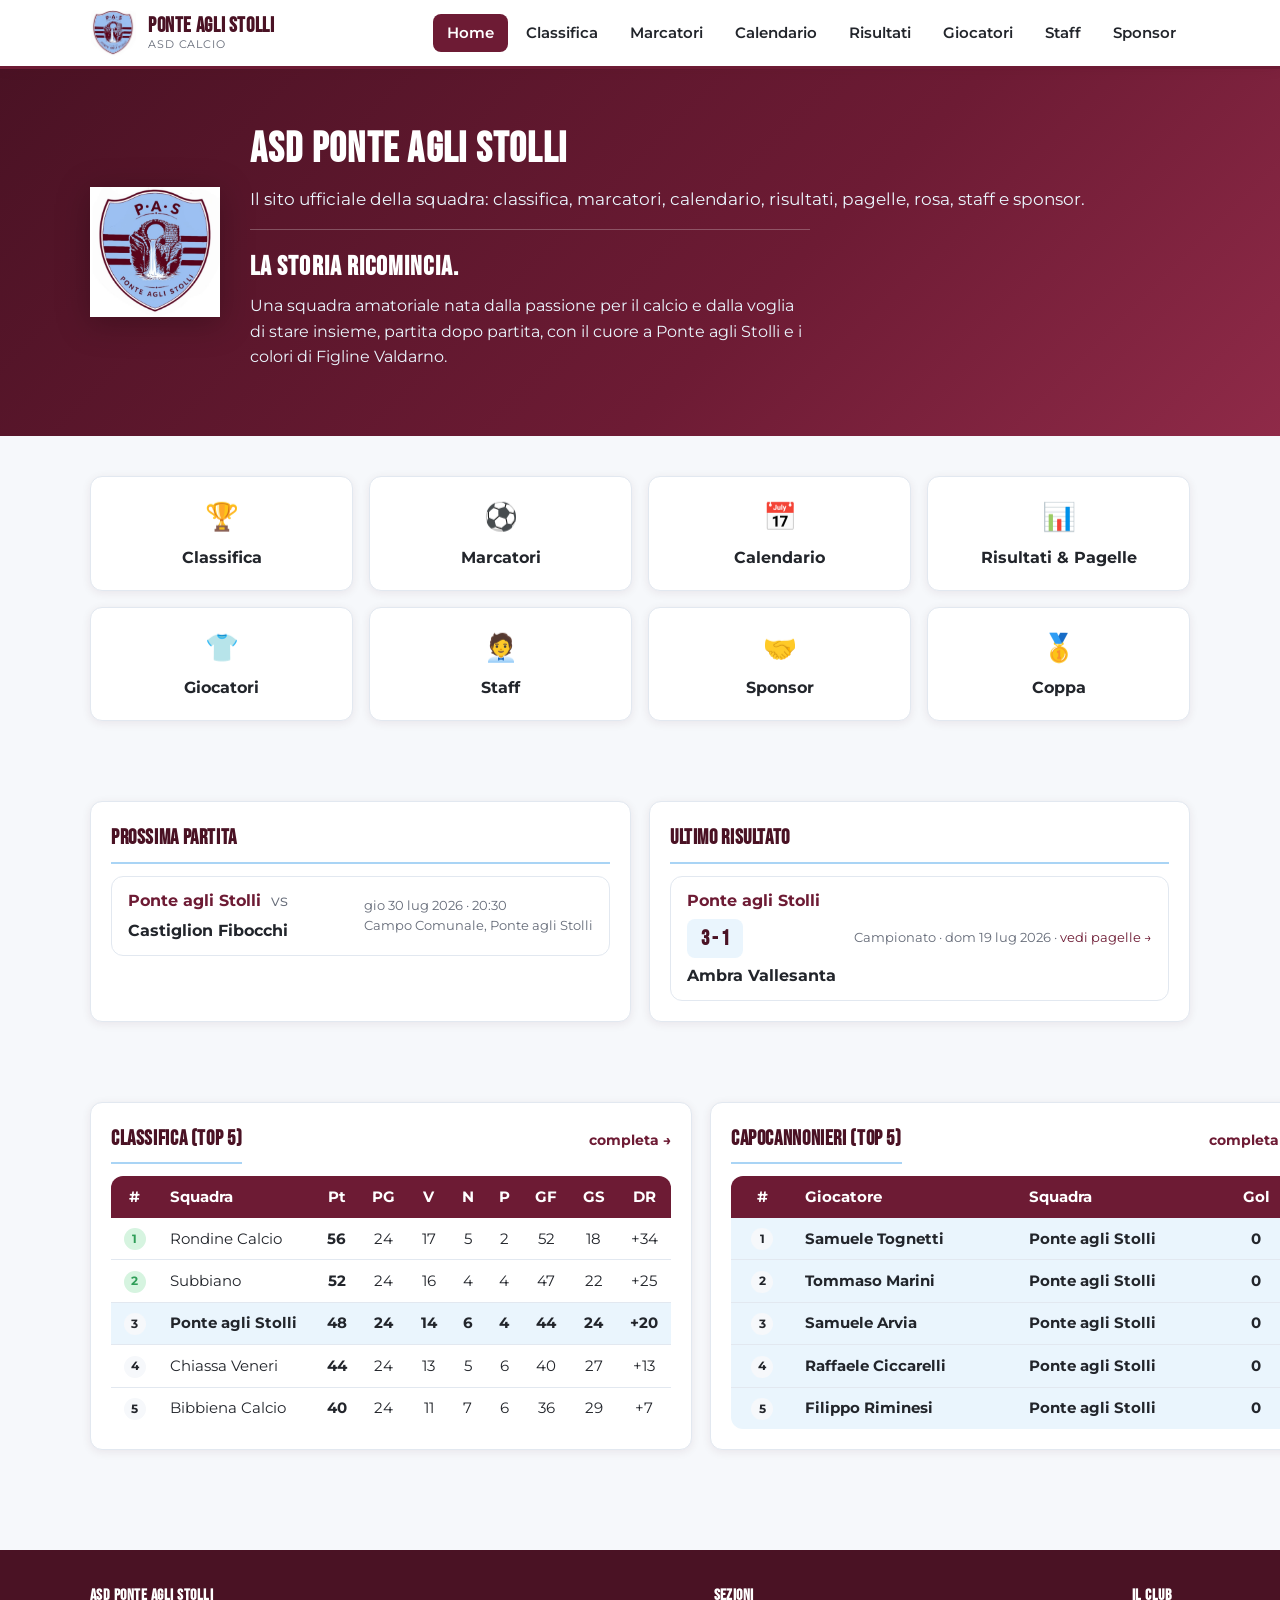
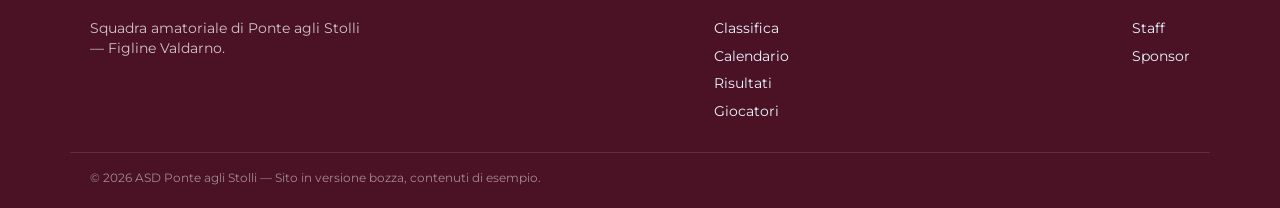
==== index.html @ 26d93d01 "Inserisce lo stemma ufficiale del club Sostituisce lo scudo CSS provvisorio con il logo reale (heade" ====
<!doctype html>
<html lang="it">
<head>
<meta charset="UTF-8">
<meta name="viewport" content="width=device-width, initial-scale=1.0">
<title>ASD Ponte agli Stolli | Sito Ufficiale</title>
<meta name="description" content="Sito ufficiale ASD Ponte agli Stolli: classifica, marcatori, calendario, risultati e pagelle, rosa, staff e sponsor.">
<link rel="stylesheet" href="assets/css/style.css">
</head>
<body data-page="home">

<header class="site-header">
  <div class="container">
    <a href="index.html" class="brand" style="text-decoration:none;">
      <img src="assets/img/logo.jpg" alt="Stemma ASD Ponte agli Stolli" class="brand-logo">
      <div class="brand-text">
        <strong>Ponte agli Stolli</strong>
        <span>ASD Calcio</span>
      </div>
    </a>
    <button class="nav-toggle" aria-label="Menu"><span></span><span></span><span></span></button>
    <nav class="main-nav">
      <ul>
        <li><a href="index.html" data-page="home">Home</a></li>
        <li><a href="classifica.html" data-page="classifica">Classifica</a></li>
        <li><a href="marcatori.html" data-page="marcatori">Marcatori</a></li>
        <li><a href="calendario.html" data-page="calendario">Calendario</a></li>
        <li><a href="risultati.html" data-page="risultati">Risultati</a></li>
        <li><a href="rosa.html" data-page="rosa">Giocatori</a></li>
        <li><a href="staff.html" data-page="staff">Staff</a></li>
        <li><a href="sponsor.html" data-page="sponsor">Sponsor</a></li>
      </ul>
    </nav>
  </div>
</header>

<section class="hero">
  <div class="container">
    <div class="hero-badge"><img src="assets/img/logo.jpg" alt="Stemma ASD Ponte agli Stolli" class="hero-logo"></div>
    <div>
      <h1>ASD Ponte agli Stolli</h1>
      <p class="subtitle">Il sito ufficiale della squadra: classifica, marcatori, calendario, risultati, pagelle, rosa, staff e sponsor.</p>
      <p class="hero-tagline"><strong>La storia ricomincia.</strong>Una squadra amatoriale nata dalla passione per il calcio e dalla voglia di stare insieme, partita dopo partita, con il cuore a Ponte agli Stolli e i colori di Figline Valdarno.</p>
    </div>
  </div>
</section>

<div class="container">

  <section class="section">
    <div class="quick-links">
      <a class="quick-link" href="classifica.html"><span class="icon">🏆</span>Classifica</a>
      <a class="quick-link" href="marcatori.html"><span class="icon">⚽</span>Marcatori</a>
      <a class="quick-link" href="calendario.html"><span class="icon">📅</span>Calendario</a>
      <a class="quick-link" href="risultati.html"><span class="icon">📊</span>Risultati &amp; Pagelle</a>
      <a class="quick-link" href="rosa.html"><span class="icon">👕</span>Giocatori</a>
      <a class="quick-link" href="staff.html"><span class="icon">🧑‍💼</span>Staff</a>
      <a class="quick-link" href="sponsor.html"><span class="icon">🤝</span>Sponsor</a>
      <a class="quick-link" href="calendario.html#coppa"><span class="icon">🥇</span>Coppa</a>
    </div>
  </section>

  <section class="section">
    <div class="grid cols-2">
      <div class="widget-card">
        <h3>Prossima partita</h3>
        <div id="widget-prossima"></div>
      </div>
      <div class="widget-card">
        <h3>Ultimo risultato</h3>
        <div id="widget-ultimo"></div>
      </div>
    </div>
  </section>

  <section class="section">
    <div class="grid cols-2">
      <div class="widget-card">
        <div class="section-title" style="border-bottom:none;padding-bottom:0;margin-bottom:12px;">
          <h3 style="margin:0;">Classifica (top 5)</h3>
          <a href="classifica.html">completa &rarr;</a>
        </div>
        <div class="table-wrap" style="box-shadow:none;border:none;">
          <table id="widget-classifica">
            <thead><tr><th class="center">#</th><th>Squadra</th><th class="center">Pt</th><th class="center">PG</th><th class="center">V</th><th class="center">N</th><th class="center">P</th><th class="center">GF</th><th class="center">GS</th><th class="center">DR</th></tr></thead>
            <tbody></tbody>
          </table>
        </div>
      </div>
      <div class="widget-card">
        <div class="section-title" style="border-bottom:none;padding-bottom:0;margin-bottom:12px;">
          <h3 style="margin:0;">Capocannonieri (top 5)</h3>
          <a href="marcatori.html">completa &rarr;</a>
        </div>
        <div class="table-wrap" style="box-shadow:none;border:none;">
          <table id="widget-marcatori">
            <thead><tr><th class="center">#</th><th>Giocatore</th><th>Squadra</th><th class="center">Gol</th></tr></thead>
            <tbody></tbody>
          </table>
        </div>
      </div>
    </div>
  </section>

</div>

<footer class="site-footer">
  <div class="container">
    <div>
      <h4>ASD Ponte agli Stolli</h4>
      <p style="max-width:280px;color:rgba(255,255,255,0.75);font-size:0.85rem;">Squadra amatoriale di Ponte agli Stolli — Figline Valdarno.</p>
    </div>
    <div>
      <h4>Sezioni</h4>
      <ul>
        <li><a href="classifica.html">Classifica</a></li>
        <li><a href="calendario.html">Calendario</a></li>
        <li><a href="risultati.html">Risultati</a></li>
        <li><a href="rosa.html">Giocatori</a></li>
      </ul>
    </div>
    <div>
      <h4>Il Club</h4>
      <ul>
        <li><a href="staff.html">Staff</a></li>
        <li><a href="sponsor.html">Sponsor</a></li>
      </ul>
    </div>
  </div>
  <div class="footer-bottom container">&copy; 2026 ASD Ponte agli Stolli — Sito in versione bozza, contenuti di esempio.</div>
</footer>

<script src="assets/js/data.js"></script>
<script src="assets/js/main.js"></script>
<script>renderHomeWidgets();</script>
</body>
</html>
---- assets/css/style.css ----
@import url('https://fonts.googleapis.com/css2?family=Bebas+Neue&family=Montserrat:wght@400;500;600;700;800&display=swap');

:root {
  --maroon: #6d1b34;
  --maroon-dark: #4a1224;
  --maroon-light: #8f2a48;
  --sky: #a9d4f5;
  --sky-light: #eaf5fd;
  --sky-dark: #7fb8e8;
  --white: #ffffff;
  --off-white: #f6f8fb;
  --text: #22252b;
  --text-light: #656b78;
  --border: #e2e8f0;
  --success: #2f9e58;
  --danger: #c0392b;
  --warning: #c98a12;
  --radius: 12px;
  --shadow: 0 2px 10px rgba(74, 18, 36, 0.08);
  --shadow-lg: 0 8px 30px rgba(74, 18, 36, 0.14);
}

* { box-sizing: border-box; }

html { scroll-behavior: smooth; }

html, body { overflow-x: hidden; max-width: 100%; }

body {
  margin: 0;
  font-family: 'Montserrat', sans-serif;
  color: var(--text);
  background: var(--off-white);
  line-height: 1.5;
}

h1, h2, h3, h4 {
  font-family: 'Bebas Neue', 'Montserrat', sans-serif;
  letter-spacing: 0.03em;
  margin: 0 0 .4em;
  color: var(--maroon-dark);
}

h1 { font-size: 2.6rem; }
h2 { font-size: 1.9rem; }
h3 { font-size: 1.3rem; }

p { margin: 0 0 1em; }

a { color: var(--maroon); text-decoration: none; }
a:hover { text-decoration: underline; }

img { max-width: 100%; display: block; }

.container {
  width: 100%;
  max-width: 1140px;
  margin: 0 auto;
  padding: 0 20px;
}

/* ---------- Logo ufficiale ---------- */
.brand-logo {
  width: 46px;
  height: auto;
  flex-shrink: 0;
}
.hero-logo {
  width: 130px;
  height: auto;
  flex-shrink: 0;
  filter: drop-shadow(0 6px 16px rgba(0,0,0,0.25));
}

/* ---------- Header / Nav ---------- */
.site-header {
  background: var(--white);
  border-bottom: 3px solid var(--maroon);
  position: sticky;
  top: 0;
  z-index: 100;
  box-shadow: var(--shadow);
}
.site-header .container {
  display: flex;
  align-items: center;
  justify-content: space-between;
  padding-top: 10px;
  padding-bottom: 10px;
}
.brand {
  display: flex;
  align-items: center;
  gap: 12px;
}
.brand-text {
  display: flex;
  flex-direction: column;
  line-height: 1.1;
}
.brand-text strong {
  font-family: 'Bebas Neue', sans-serif;
  font-size: 1.3rem;
  color: var(--maroon-dark);
  letter-spacing: 0.03em;
}
.brand-text span {
  font-size: 0.7rem;
  color: var(--text-light);
  text-transform: uppercase;
  letter-spacing: 0.08em;
}

.nav-toggle {
  display: none;
  background: none;
  border: 2px solid var(--maroon);
  border-radius: 8px;
  width: 42px;
  height: 38px;
  cursor: pointer;
  flex-direction: column;
  align-items: center;
  justify-content: center;
  gap: 4px;
}
.nav-toggle span {
  width: 20px;
  height: 2px;
  background: var(--maroon);
  display: block;
}

.main-nav ul {
  list-style: none;
  display: flex;
  gap: 4px;
  margin: 0;
  padding: 0;
  flex-wrap: wrap;
}
.main-nav a {
  display: block;
  padding: 8px 14px;
  color: var(--text);
  font-weight: 600;
  font-size: 0.92rem;
  border-radius: 8px;
  text-decoration: none;
  transition: background .15s, color .15s;
}
.main-nav a:hover,
.main-nav a.active {
  background: var(--maroon);
  color: var(--white);
}

/* ---------- Hero ---------- */
.hero {
  background: linear-gradient(135deg, var(--maroon-dark), var(--maroon) 60%, var(--maroon-light));
  color: var(--white);
  padding: 50px 0;
}
.hero .container {
  display: flex;
  align-items: center;
  gap: 30px;
  flex-wrap: wrap;
}
.hero h1 { color: var(--white); margin-bottom: 6px; }
.hero p.subtitle {
  color: var(--sky-light);
  font-size: 1.05rem;
  margin-bottom: 0;
}
.hero-badge { flex-shrink: 0; }

.hero-tagline {
  margin-top: 16px;
  padding-top: 16px;
  border-top: 1px solid rgba(255,255,255,0.25);
  color: var(--sky-light);
  font-size: 1rem;
  line-height: 1.6;
  max-width: 560px;
}
.hero-tagline strong {
  display: block;
  font-family: 'Bebas Neue', sans-serif;
  font-size: 1.7rem;
  letter-spacing: 0.04em;
  color: var(--white);
  margin-bottom: 4px;
}

/* ---------- Sections ---------- */
.section { padding: 40px 0; }
.section-title {
  display: flex;
  align-items: baseline;
  justify-content: space-between;
  gap: 12px;
  margin-bottom: 18px;
  border-bottom: 3px solid var(--sky);
  padding-bottom: 10px;
}
.section-title h2 { margin: 0; }
.section-title a { font-size: 0.85rem; font-weight: 700; white-space: nowrap; }

.grid {
  display: grid;
  gap: 18px;
}
.grid.cols-2 { grid-template-columns: repeat(2, 1fr); }
.grid.cols-3 { grid-template-columns: repeat(3, 1fr); }
.grid.cols-4 { grid-template-columns: repeat(4, 1fr); }

.card {
  background: var(--white);
  border-radius: var(--radius);
  box-shadow: var(--shadow);
  padding: 18px;
  border: 1px solid var(--border);
}

.quick-links {
  display: grid;
  grid-template-columns: repeat(4, 1fr);
  gap: 16px;
}
.quick-link {
  background: var(--white);
  border: 1px solid var(--border);
  border-radius: var(--radius);
  padding: 20px 14px;
  text-align: center;
  box-shadow: var(--shadow);
  text-decoration: none;
  color: var(--text);
  font-weight: 700;
  transition: transform .15s, box-shadow .15s;
}
.quick-link:hover {
  transform: translateY(-3px);
  box-shadow: var(--shadow-lg);
  text-decoration: none;
}
.quick-link .icon {
  font-size: 1.7rem;
  margin-bottom: 8px;
  display: block;
}

/* ---------- Tables ---------- */
.table-wrap {
  overflow-x: auto;
  background: var(--white);
  border-radius: var(--radius);
  box-shadow: var(--shadow);
  border: 1px solid var(--border);
}
table {
  width: 100%;
  border-collapse: collapse;
  font-size: 0.92rem;
  min-width: 560px;
}
thead th {
  background: var(--maroon);
  color: var(--white);
  text-align: left;
  padding: 10px 12px;
  font-weight: 700;
  white-space: nowrap;
}
tbody td {
  padding: 9px 12px;
  border-bottom: 1px solid var(--border);
}
tbody tr:last-child td { border-bottom: none; }
tbody tr:hover { background: var(--sky-light); }
tbody tr.own-team { background: var(--sky-light); font-weight: 700; }
tbody tr.own-team:hover { background: var(--sky); }
td.center, th.center { text-align: center; }

.pos-badge {
  display: inline-flex;
  align-items: center;
  justify-content: center;
  width: 22px;
  height: 22px;
  border-radius: 50%;
  background: var(--off-white);
  font-weight: 700;
  font-size: 0.78rem;
}
.pos-badge.promo { background: #d6f4e0; color: var(--success); }
.pos-badge.relega { background: #fbdedb; color: var(--danger); }

/* ---------- Tabs (Calendario) ---------- */
.tabs {
  display: flex;
  gap: 8px;
  margin-bottom: 20px;
}
.tab-btn {
  background: var(--white);
  border: 2px solid var(--maroon);
  color: var(--maroon);
  font-weight: 700;
  padding: 9px 20px;
  border-radius: 30px;
  cursor: pointer;
  font-family: inherit;
  font-size: 0.9rem;
}
.tab-btn.active {
  background: var(--maroon);
  color: var(--white);
}
.tab-panel { display: none; }
.tab-panel.active { display: block; }

.giornata-group { margin-bottom: 22px; }
.giornata-title {
  font-weight: 800;
  color: var(--maroon-dark);
  margin-bottom: 8px;
  font-size: 0.95rem;
  text-transform: uppercase;
  letter-spacing: 0.04em;
}

.match-row {
  display: flex;
  align-items: center;
  justify-content: space-between;
  gap: 12px;
  background: var(--white);
  border: 1px solid var(--border);
  border-radius: var(--radius);
  padding: 12px 16px;
  margin-bottom: 8px;
  flex-wrap: wrap;
}
.match-row .teams {
  display: flex;
  align-items: center;
  flex-wrap: wrap;
  gap: 6px 10px;
  font-weight: 700;
  flex: 1;
  min-width: 0;
  word-break: break-word;
}
.match-row .teams .own { color: var(--maroon); }
.match-row .meta {
  font-size: 0.82rem;
  color: var(--text-light);
}
.score {
  font-family: 'Bebas Neue', sans-serif;
  font-size: 1.3rem;
  color: var(--maroon-dark);
  background: var(--sky-light);
  padding: 4px 12px;
  border-radius: 8px;
  min-width: 56px;
  text-align: center;
}

/* ---------- Risultati / Pagelle ---------- */
.result-row {
  cursor: pointer;
  transition: background .15s;
}
.result-row:hover { background: var(--sky-light); }
.result-row .chevron {
  transition: transform .2s;
  display: inline-block;
  color: var(--maroon);
  font-weight: 700;
}
.result-row.open .chevron { transform: rotate(90deg); }

.pagelle-panel {
  display: none;
  background: var(--sky-light);
  border: 1px solid var(--sky-dark);
  border-radius: var(--radius);
  padding: 16px 18px;
  margin: -4px 0 14px;
}
.pagelle-panel.open { display: block; }
.pagelle-panel h4 { margin-bottom: 10px; color: var(--maroon-dark); }
.pagelle-list { display: grid; gap: 8px; }
.pagella-item {
  display: flex;
  align-items: center;
  gap: 12px;
  background: var(--white);
  border-radius: 8px;
  padding: 8px 12px;
  border: 1px solid var(--border);
}
.pagella-item .voto {
  font-family: 'Bebas Neue', sans-serif;
  font-size: 1.2rem;
  color: var(--white);
  background: var(--maroon);
  width: 34px;
  height: 34px;
  border-radius: 50%;
  display: flex;
  align-items: center;
  justify-content: center;
  flex-shrink: 0;
}
.pagella-item .voto.high { background: var(--success); }
.pagella-item .voto.low { background: var(--danger); }
.pagella-item .info strong { display: block; font-size: 0.92rem; }
.pagella-item .info span { font-size: 0.82rem; color: var(--text-light); }

/* ---------- Rosa / Staff ---------- */
.player-card, .staff-card {
  background: var(--white);
  border-radius: var(--radius);
  box-shadow: var(--shadow);
  border: 1px solid var(--border);
  overflow: hidden;
  text-align: center;
}
.player-photo, .staff-photo {
  height: 150px;
  background: linear-gradient(160deg, var(--sky-light), var(--sky));
  display: flex;
  align-items: center;
  justify-content: center;
  font-family: 'Bebas Neue', sans-serif;
  font-size: 2.2rem;
  color: var(--maroon);
}
.player-card .body, .staff-card .body { padding: 14px; }
.player-card .number {
  font-family: 'Bebas Neue', sans-serif;
  font-size: 1.6rem;
  color: var(--maroon);
}
.player-card .name, .staff-card .name { font-weight: 700; margin: 2px 0; }
.player-card .role, .staff-card .role {
  font-size: 0.8rem;
  color: var(--text-light);
  text-transform: uppercase;
  letter-spacing: 0.04em;
}
.player-card .stats {
  display: flex;
  justify-content: center;
  gap: 14px;
  margin-top: 8px;
  font-size: 0.8rem;
  color: var(--text-light);
}
.player-card .stats strong { color: var(--maroon-dark); display: block; font-size: 0.95rem; }

.roster-filters {
  display: flex;
  gap: 8px;
  margin-bottom: 20px;
  flex-wrap: wrap;
}
.filter-btn {
  background: var(--white);
  border: 1.5px solid var(--border);
  color: var(--text);
  padding: 7px 16px;
  border-radius: 20px;
  cursor: pointer;
  font-family: inherit;
  font-weight: 600;
  font-size: 0.85rem;
}
.filter-btn.active {
  background: var(--sky);
  border-color: var(--sky-dark);
  color: var(--maroon-dark);
}

/* ---------- Sponsor ---------- */
.sponsor-tier-title {
  color: var(--maroon-dark);
  font-size: 1rem;
  text-transform: uppercase;
  letter-spacing: 0.06em;
  margin: 30px 0 12px;
  font-weight: 800;
}
.sponsor-card {
  background: var(--white);
  border: 1px solid var(--border);
  border-radius: var(--radius);
  box-shadow: var(--shadow);
  padding: 20px;
  text-align: center;
}
.sponsor-logo {
  height: 70px;
  border-radius: 8px;
  background: var(--sky-light);
  display: flex;
  align-items: center;
  justify-content: center;
  color: var(--maroon);
  font-weight: 800;
  margin-bottom: 10px;
  font-family: 'Bebas Neue', sans-serif;
  font-size: 1.1rem;
}
.sponsor-card .name { font-weight: 700; margin-bottom: 2px; }
.sponsor-card .desc { font-size: 0.8rem; color: var(--text-light); }

/* ---------- Widgets home ---------- */
.widget-card {
  background: var(--white);
  border-radius: var(--radius);
  box-shadow: var(--shadow);
  border: 1px solid var(--border);
  padding: 20px;
}
.widget-card h3 { border-bottom: 2px solid var(--sky); padding-bottom: 8px; margin-bottom: 12px; }

/* ---------- Footer ---------- */
.site-footer {
  background: var(--maroon-dark);
  color: var(--sky-light);
  margin-top: 60px;
  padding: 34px 0 20px;
}
.site-footer .container {
  display: flex;
  justify-content: space-between;
  gap: 20px;
  flex-wrap: wrap;
}
.site-footer h4 { color: var(--white); font-size: 1rem; margin-bottom: 10px; }
.site-footer a { color: var(--sky-light); }
.site-footer ul { list-style: none; padding: 0; margin: 0; }
.site-footer li { margin-bottom: 6px; font-size: 0.9rem; }
.footer-bottom {
  text-align: center;
  font-size: 0.78rem;
  color: rgba(255,255,255,0.5);
  margin-top: 24px;
  border-top: 1px solid rgba(255,255,255,0.12);
  padding-top: 16px;
}

.badge-pill {
  display: inline-block;
  font-size: 0.72rem;
  font-weight: 700;
  padding: 2px 9px;
  border-radius: 20px;
  background: var(--sky);
  color: var(--maroon-dark);
}
.badge-pill.win { background: #d6f4e0; color: var(--success); }
.badge-pill.draw { background: #fdf1d6; color: var(--warning); }
.badge-pill.loss { background: #fbdedb; color: var(--danger); }

.empty-note {
  color: var(--text-light);
  font-size: 0.9rem;
  padding: 20px;
  text-align: center;
}

/* ---------- Responsive ---------- */
@media (max-width: 880px) {
  .quick-links { grid-template-columns: repeat(2, 1fr); }
  .grid.cols-3, .grid.cols-4 { grid-template-columns: repeat(2, 1fr); }
  .grid.cols-2 { grid-template-columns: 1fr; }
}

@media (max-width: 720px) {
  .nav-toggle { display: flex; }
  .main-nav {
    display: none;
    width: 100%;
    order: 3;
  }
  .main-nav.open { display: block; }
  .main-nav ul { flex-direction: column; gap: 2px; }
  .site-header .container { flex-wrap: wrap; }
  .hero .container { flex-direction: column; text-align: center; }
  .site-footer .container { flex-direction: column; }
}

@media (max-width: 560px) {
  .quick-links { grid-template-columns: 1fr 1fr; }
  h1 { font-size: 2.1rem; }
  .grid.cols-3, .grid.cols-4 { grid-template-columns: 1fr; }

  .match-row {
    flex-direction: column;
    align-items: flex-start;
    gap: 6px;
  }
  .match-row .teams {
    font-size: 0.95rem;
  }
  .match-row .meta {
    width: 100%;
  }
  .score {
    font-size: 1.15rem;
    padding: 3px 10px;
  }
  .section-title {
    flex-wrap: wrap;
  }
}
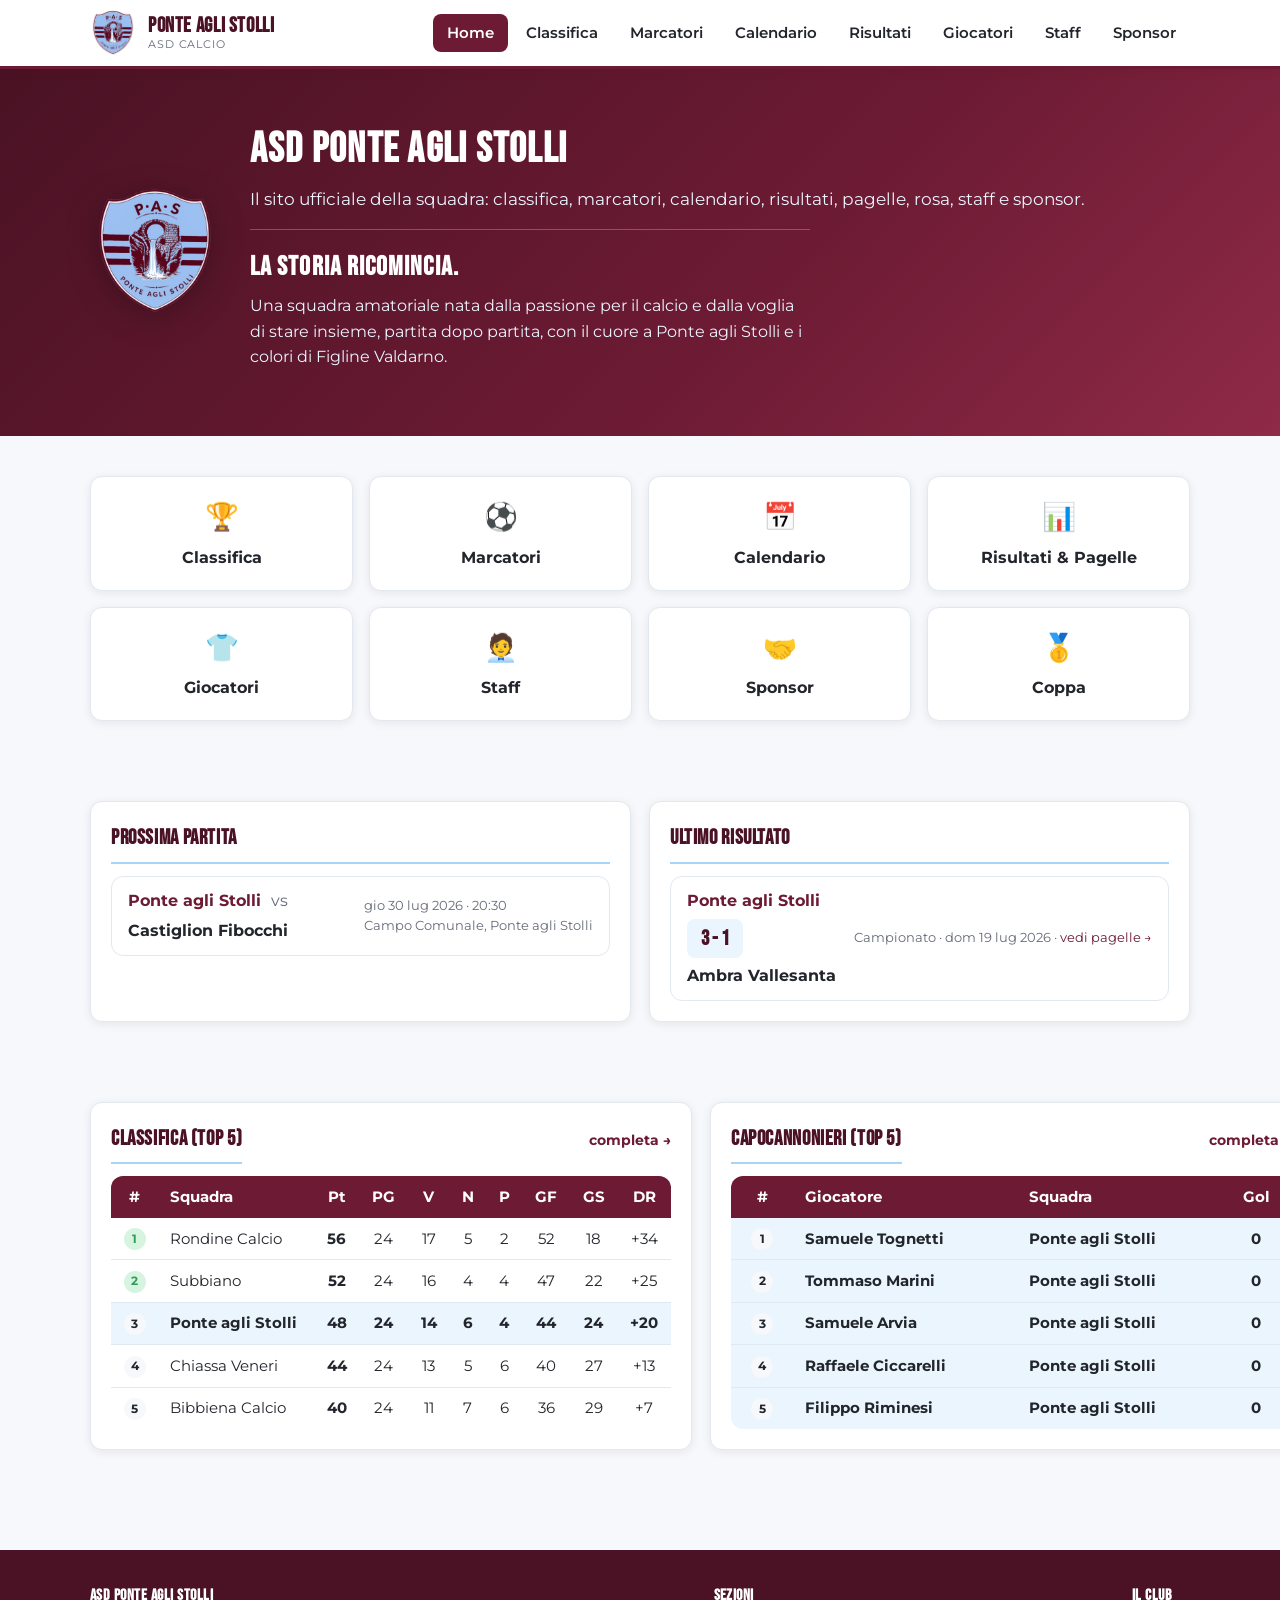
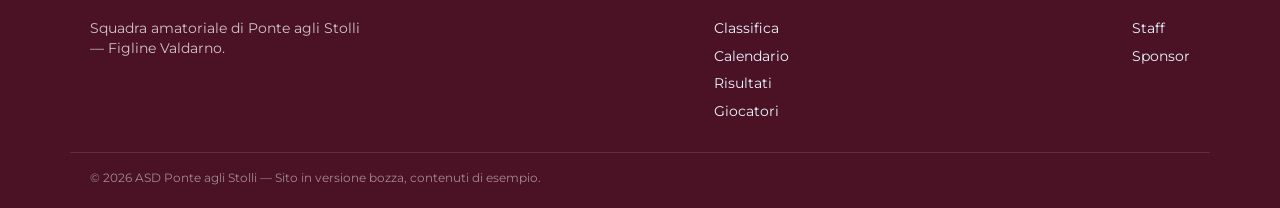
==== commit b4d44c29: "Sostituisce il logo JPG con PNG a sfondo trasparente Rimuove lo sfondo bianco dallo stemma (mantenen" ====
--- a/index.html
+++ b/index.html
@@ -12,7 +12,7 @@
 <header class="site-header">
   <div class="container">
     <a href="index.html" class="brand" style="text-decoration:none;">
-      <img src="assets/img/logo.jpg" alt="Stemma ASD Ponte agli Stolli" class="brand-logo">
+      <img src="assets/img/logo.png" alt="Stemma ASD Ponte agli Stolli" class="brand-logo">
       <div class="brand-text">
         <strong>Ponte agli Stolli</strong>
         <span>ASD Calcio</span>
@@ -36,7 +36,7 @@
 
 <section class="hero">
   <div class="container">
-    <div class="hero-badge"><img src="assets/img/logo.jpg" alt="Stemma ASD Ponte agli Stolli" class="hero-logo"></div>
+    <div class="hero-badge"><img src="assets/img/logo.png" alt="Stemma ASD Ponte agli Stolli" class="hero-logo"></div>
     <div>
       <h1>ASD Ponte agli Stolli</h1>
       <p class="subtitle">Il sito ufficiale della squadra: classifica, marcatori, calendario, risultati, pagelle, rosa, staff e sponsor.</p>
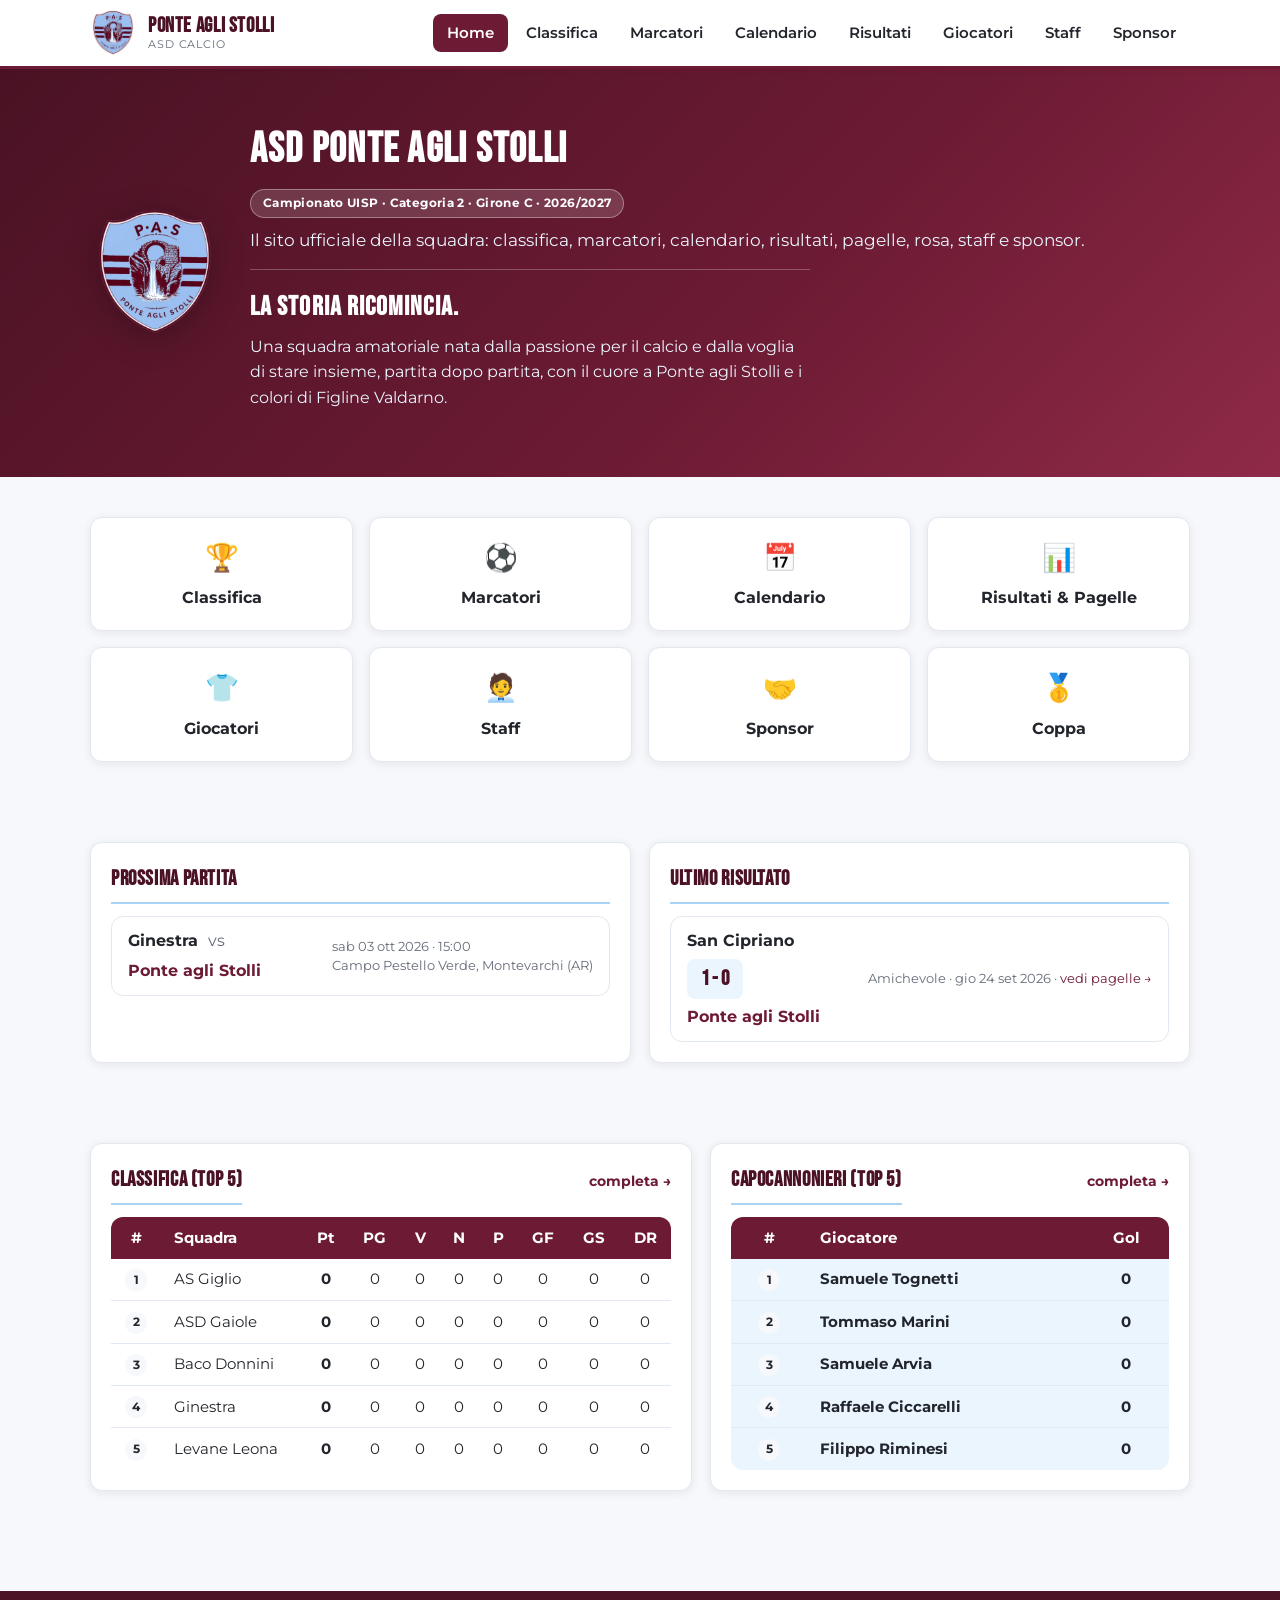
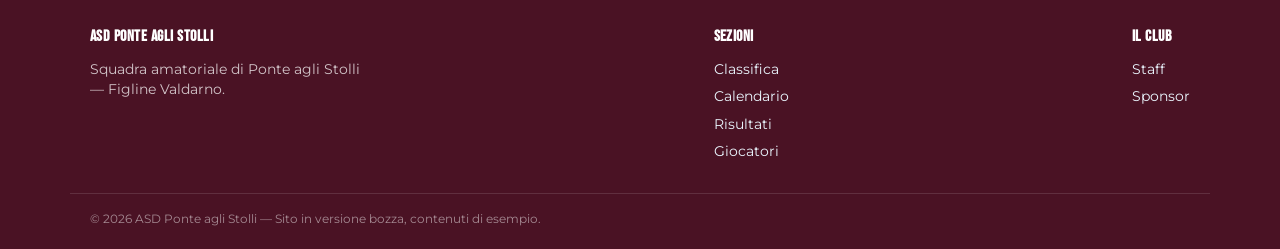
==== commit 3f58db03: "Aggiorna girone, partite e rosa della stagione 2026/2027 - Classifica con le 14 squadre del Girone C" ====
--- a/index.html
+++ b/index.html
@@ -39,6 +39,7 @@
     <div class="hero-badge"><img src="assets/img/logo.png" alt="Stemma ASD Ponte agli Stolli" class="hero-logo"></div>
     <div>
       <h1>ASD Ponte agli Stolli</h1>
+      <span class="league-pill" data-league></span>
       <p class="subtitle">Il sito ufficiale della squadra: classifica, marcatori, calendario, risultati, pagelle, rosa, staff e sponsor.</p>
       <p class="hero-tagline"><strong>La storia ricomincia.</strong>Una squadra amatoriale nata dalla passione per il calcio e dalla voglia di stare insieme, partita dopo partita, con il cuore a Ponte agli Stolli e i colori di Figline Valdarno.</p>
     </div>
@@ -94,7 +95,7 @@
         </div>
         <div class="table-wrap" style="box-shadow:none;border:none;">
           <table id="widget-marcatori">
-            <thead><tr><th class="center">#</th><th>Giocatore</th><th>Squadra</th><th class="center">Gol</th></tr></thead>
+            <thead><tr><th class="center">#</th><th>Giocatore</th><th class="center">Gol</th></tr></thead>
             <tbody></tbody>
           </table>
         </div>
--- a/assets/css/style.css
+++ b/assets/css/style.css
@@ -175,6 +175,25 @@
 }
 .hero-badge { flex-shrink: 0; }
 
+.league-pill {
+  display: inline-block;
+  margin: 2px 0 10px;
+  padding: 4px 12px;
+  border-radius: 20px;
+  font-size: 0.78rem;
+  font-weight: 700;
+  letter-spacing: 0.03em;
+  background: rgba(255,255,255,0.15);
+  border: 1px solid rgba(255,255,255,0.35);
+  color: var(--white);
+}
+.league-pill.dark {
+  margin: 0;
+  background: var(--sky-light);
+  border-color: var(--sky);
+  color: var(--maroon-dark);
+}
+
 .hero-tagline {
   margin-top: 16px;
   padding-top: 16px;
@@ -265,6 +284,7 @@
   font-size: 0.92rem;
   min-width: 560px;
 }
+#widget-marcatori, #marcatori-table { min-width: 0; }
 thead th {
   background: var(--maroon);
   color: var(--white);
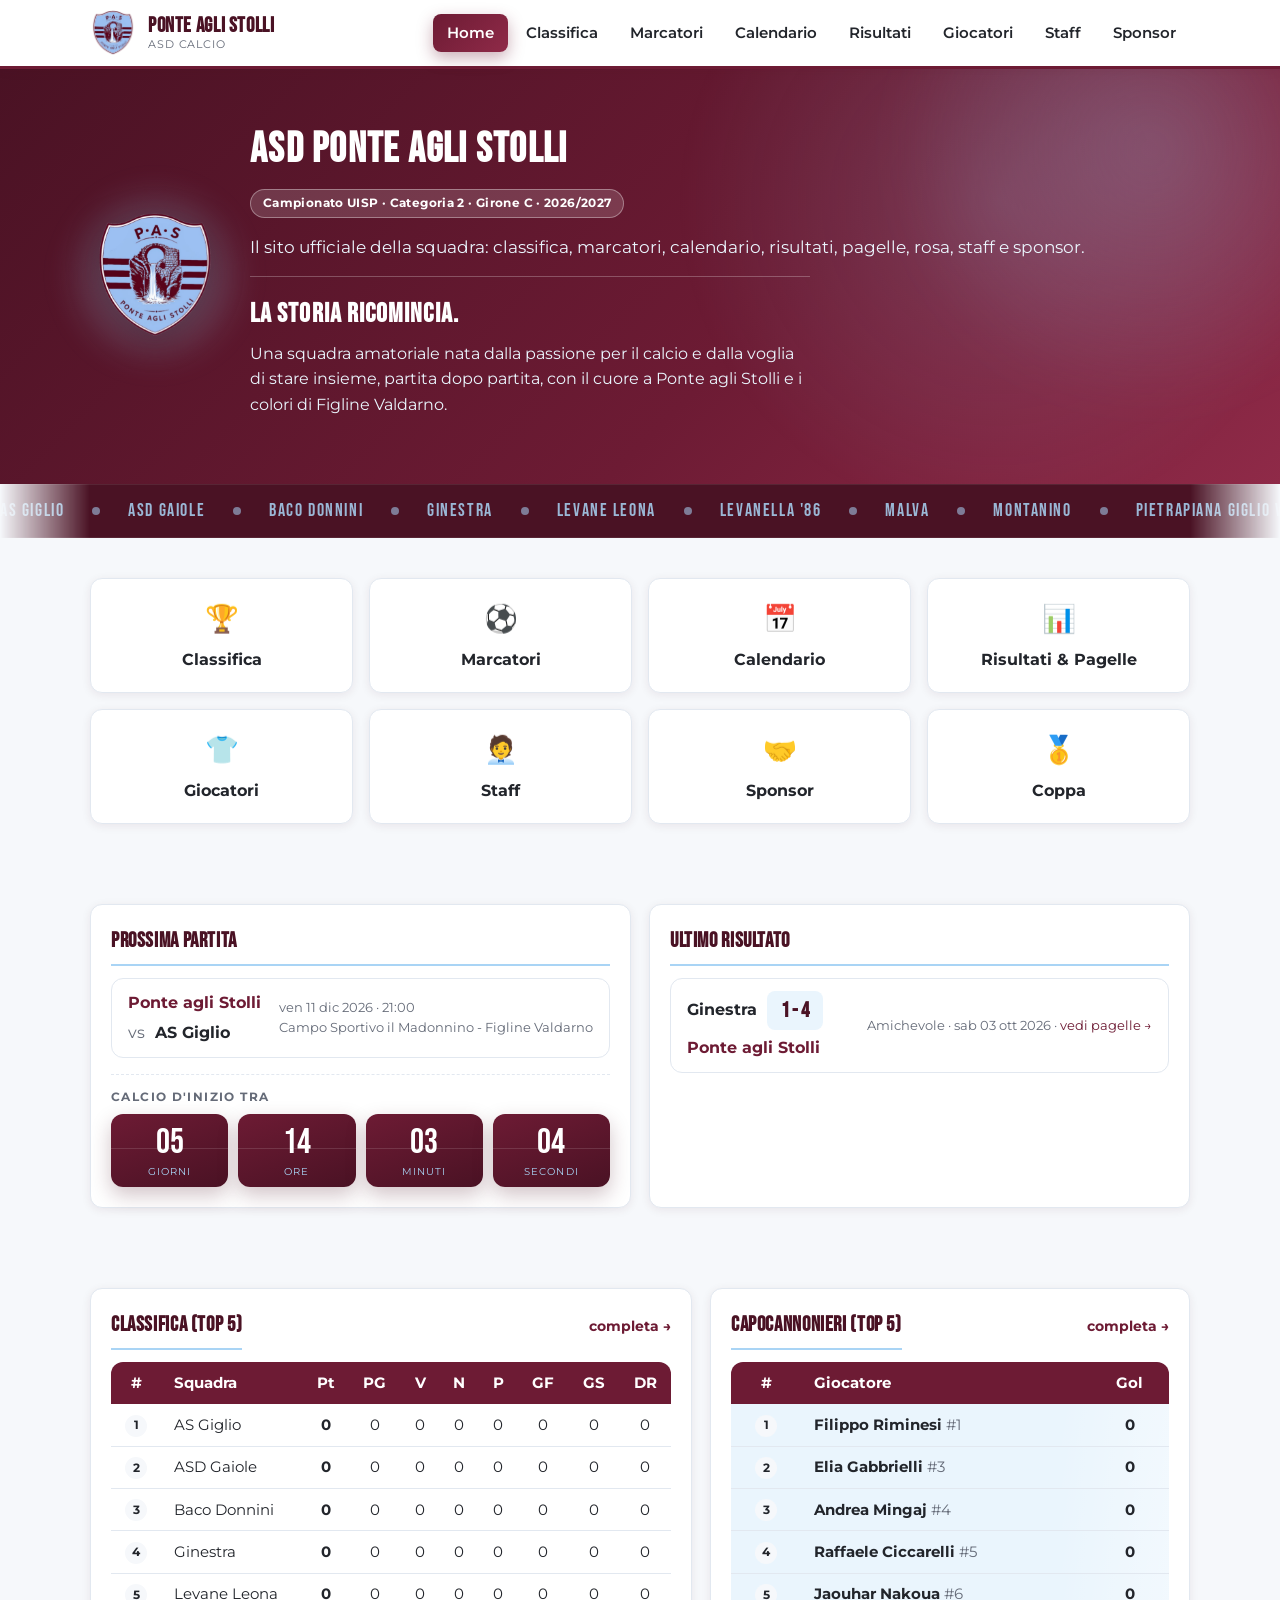
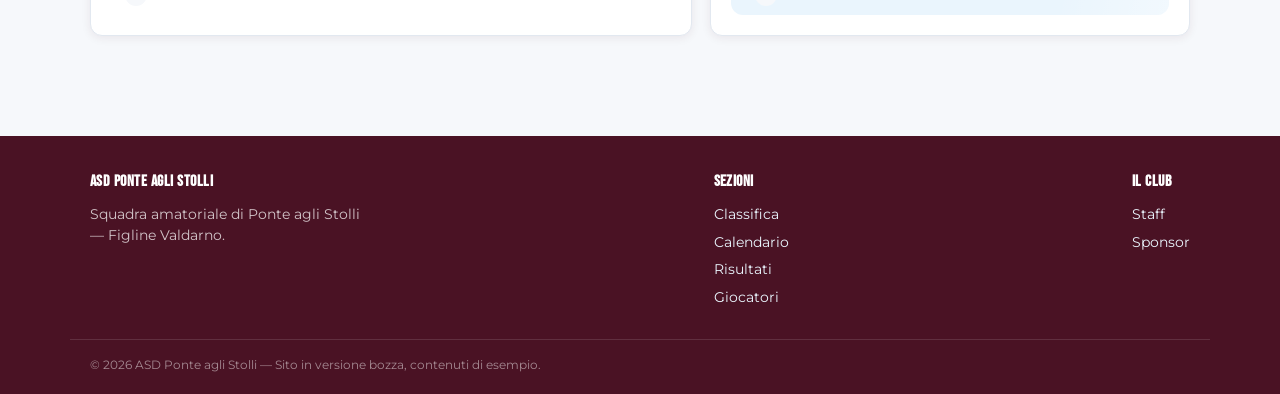
==== commit 1883cc40: "Effetti interattivi e fluidita' (wow) Nuovi file assets/css/fx.css e assets/js/fx.js, collegati a tu" ====
--- a/index.html
+++ b/index.html
@@ -6,8 +6,22 @@
 <title>ASD Ponte agli Stolli | Sito Ufficiale</title>
 <meta name="description" content="Sito ufficiale ASD Ponte agli Stolli: classifica, marcatori, calendario, risultati e pagelle, rosa, staff e sponsor.">
 <link rel="stylesheet" href="assets/css/style.css">
+<link rel="stylesheet" href="assets/css/fx.css">
+<script>try{if(sessionStorage.getItem('pas-intro')){document.documentElement.classList.add('fx-no-intro')}else{sessionStorage.setItem('pas-intro','1')}}catch(e){}</script>
 </head>
 <body data-page="home">
+
+<div id="fx-intro" aria-hidden="true">
+  <div class="fx-intro-inner">
+    <div class="fx-intro-crest-wrap">
+      <span class="fx-intro-ring"></span>
+      <img class="fx-intro-crest" src="assets/img/logo.png" alt="">
+    </div>
+    <div class="fx-intro-title"><span>Ponte</span><span>agli</span><span>Stolli</span></div>
+    <div class="fx-intro-sub">La storia ricomincia</div>
+  </div>
+</div>
+
 
 <header class="site-header">
   <div class="container">
@@ -134,5 +148,6 @@
 <script src="assets/js/data.js"></script>
 <script src="assets/js/main.js"></script>
 <script>renderHomeWidgets();</script>
+<script src="assets/js/fx.js"></script>
 </body>
 </html>
--- a/assets/css/style.css
+++ b/assets/css/style.css
@@ -24,7 +24,11 @@
 
 html { scroll-behavior: smooth; }
 
-html, body { overflow-x: hidden; max-width: 100%; }
+html, body { max-width: 100%; }
+html { overflow-x: hidden; }
+@supports (overflow: clip) {
+  html, body { overflow-x: clip; }
+}
 
 body {
   margin: 0;
@@ -587,6 +591,16 @@
 .badge-pill.win { background: #d6f4e0; color: var(--success); }
 .badge-pill.draw { background: #fdf1d6; color: var(--warning); }
 .badge-pill.loss { background: #fbdedb; color: var(--danger); }
+
+.reti-note {
+  background: var(--white);
+  border: 1px solid var(--border);
+  border-radius: 8px;
+  padding: 10px 12px;
+  margin-bottom: 8px;
+  font-size: 0.9rem;
+}
+.reti-note strong { color: var(--maroon-dark); margin-right: 6px; }
 
 .empty-note {
   color: var(--text-light);
--- a/assets/css/fx.css
+++ b/assets/css/fx.css
@@ -0,0 +1,591 @@
+/* =====================================================================
+   EFFETTI INTERATTIVI — ASD Ponte agli Stolli
+   File separato da style.css: per disattivare tutto basta togliere
+   <link fx.css> e <script fx.js> dalle pagine. I dati non cambiano.
+   ===================================================================== */
+
+:root {
+  --ease-out: cubic-bezier(.16, 1, .3, 1);
+  --ease-spring: cubic-bezier(.34, 1.45, .64, 1);
+  --ease-io: cubic-bezier(.77, 0, .18, 1);
+}
+
+::selection { background: var(--sky); color: var(--maroon-dark); }
+html { scrollbar-width: thin; scrollbar-color: var(--maroon) transparent; }
+
+/* ---------------------------------------------------------------------
+   1. Cambio pagina fluido (View Transitions)
+   --------------------------------------------------------------------- */
+@view-transition { navigation: auto; }
+
+.site-header { view-transition-name: fx-header; }
+.brand-logo { view-transition-name: fx-crest; }
+body[data-page="home"] .brand-logo { view-transition-name: none; }
+.hero-logo { view-transition-name: fx-crest; }
+
+::view-transition-old(root) { animation: .25s var(--ease-out) both fx-vt-out; }
+::view-transition-new(root) { animation: .55s var(--ease-out) both fx-vt-in; }
+::view-transition-group(fx-crest) { animation-duration: .7s; animation-timing-function: var(--ease-out); }
+
+@keyframes fx-vt-out { to { opacity: 0; transform: translateY(-10px); } }
+@keyframes fx-vt-in { from { opacity: 0; transform: translateY(18px); } }
+
+/* ---------------------------------------------------------------------
+   2. Header: vetro + riduzione allo scroll, barra di avanzamento
+   --------------------------------------------------------------------- */
+.site-header {
+  transition: background-color .35s ease, box-shadow .35s ease;
+}
+.site-header .container { gap: 16px; transition: padding .35s var(--ease-out); }
+.brand-logo { transition: width .35s var(--ease-out); }
+
+.site-header.is-scrolled {
+  background: rgba(255, 255, 255, .92);
+  -webkit-backdrop-filter: saturate(180%) blur(14px);
+  backdrop-filter: saturate(180%) blur(14px);
+  box-shadow: 0 8px 28px rgba(74, 18, 36, .16);
+}
+.site-header.is-scrolled .container { padding-top: 5px; padding-bottom: 5px; }
+.site-header.is-scrolled .brand-logo { width: 36px; }
+
+.fx-progress {
+  position: absolute;
+  left: 0;
+  bottom: -3px;
+  width: 100%;
+  height: 3px;
+  background: linear-gradient(90deg, var(--sky), #fff 55%, var(--sky));
+  box-shadow: 0 0 14px var(--sky);
+  transform-origin: 0 50%;
+  transform: scaleX(var(--p, 0));
+  pointer-events: none;
+}
+
+/* Menu desktop: pillola che scivola sulla voce attiva / sotto il mouse */
+.fx-nav-on .main-nav { position: relative; }
+.fx-nav-on .main-nav a,
+.fx-nav-on .main-nav a:hover,
+.fx-nav-on .main-nav a.active {
+  position: relative;
+  z-index: 1;
+  background: transparent;
+  color: var(--text);
+}
+.fx-nav-on .main-nav a.pill-on { color: #fff; }
+
+.nav-pill {
+  position: absolute;
+  top: 0;
+  left: 0;
+  z-index: 0;
+  border-radius: 8px;
+  background: linear-gradient(135deg, var(--maroon), var(--maroon-light));
+  box-shadow: 0 6px 16px rgba(109, 27, 52, .35);
+  opacity: 0;
+  pointer-events: none;
+  transition: transform .5s var(--ease-spring), width .5s var(--ease-spring),
+              height .5s var(--ease-spring), opacity .3s ease;
+  will-change: transform, width;
+}
+
+/* Menu mobile: hamburger che diventa X + voci che entrano a cascata */
+.nav-toggle span { transition: transform .35s var(--ease-out), opacity .2s ease; }
+.nav-toggle.is-open span:nth-child(1) { transform: translateY(6px) rotate(45deg); }
+.nav-toggle.is-open span:nth-child(2) { opacity: 0; }
+.nav-toggle.is-open span:nth-child(3) { transform: translateY(-6px) rotate(-45deg); }
+
+@media (max-width: 720px) {
+  .main-nav.open { animation: fx-menu .4s var(--ease-out); transform-origin: top; }
+  .main-nav.open li { animation: fx-rise-sm .45s var(--ease-out) both; animation-delay: calc(var(--i, 0) * 45ms + 60ms); }
+}
+@keyframes fx-menu { from { opacity: 0; transform: translateY(-8px) scaleY(.96); } }
+
+/* ---------------------------------------------------------------------
+   3. Hero
+   --------------------------------------------------------------------- */
+.hero {
+  position: relative;
+  overflow: hidden;
+  isolation: isolate;
+}
+.hero .container {
+  position: relative;
+  z-index: 2;
+  transform: translate3d(0, calc(var(--sy, 0) * .16px), 0);
+  opacity: calc(1 - var(--sy, 0) / 640);
+}
+
+/* faro che segue il mouse + sfera luminosa che fluttua */
+.hero::before {
+  content: "";
+  position: absolute;
+  inset: 0;
+  z-index: 1;
+  pointer-events: none;
+  background: radial-gradient(520px circle at var(--mx, 78%) var(--my, 32%), rgba(169, 212, 245, .16), transparent 62%);
+}
+.hero::after {
+  content: "";
+  position: absolute;
+  width: 540px;
+  height: 540px;
+  right: -140px;
+  top: -190px;
+  z-index: 0;
+  border-radius: 50%;
+  pointer-events: none;
+  background: radial-gradient(circle, rgba(169, 212, 245, .22), transparent 68%);
+  filter: blur(20px);
+  animation: fx-orb 15s ease-in-out infinite alternate;
+}
+@keyframes fx-orb {
+  from { transform: translate3d(0, 0, 0) scale(1); }
+  to { transform: translate3d(-90px, 70px, 0) scale(1.25); }
+}
+
+/* campo da calcio disegnato a linee */
+.fx-pitch {
+  position: absolute;
+  inset: -30px;
+  width: calc(100% + 60px);
+  height: calc(100% + 60px);
+  z-index: 0;
+  pointer-events: none;
+  transform: translate3d(calc(var(--px, 0) * -24px), calc(var(--py, 0) * -14px), 0);
+  transition: transform .7s var(--ease-out);
+}
+.fx-pitch * {
+  fill: none;
+  stroke: rgba(255, 255, 255, .13);
+  stroke-width: 2;
+  stroke-linecap: round;
+  stroke-dasharray: 1;
+  stroke-dashoffset: 1;
+}
+.fx-pitch .dot { fill: rgba(255, 255, 255, .2); stroke: none; stroke-dasharray: none; stroke-dashoffset: 0; opacity: 0; transition: opacity 1s ease 1.8s; }
+.fx-go .fx-pitch * { animation: fx-draw 2.6s var(--ease-out) forwards; }
+.fx-go .fx-pitch .dot { animation: none; opacity: 1; }
+.fx-go .fx-pitch *:nth-child(2) { animation-delay: .15s; }
+.fx-go .fx-pitch *:nth-child(3) { animation-delay: .3s; }
+.fx-go .fx-pitch *:nth-child(4) { animation-delay: .45s; }
+.fx-go .fx-pitch *:nth-child(5) { animation-delay: .6s; }
+.fx-go .fx-pitch *:nth-child(6) { animation-delay: .75s; }
+@keyframes fx-draw { to { stroke-dashoffset: 0; } }
+
+.fx-particles {
+  position: absolute;
+  inset: 0;
+  width: 100%;
+  height: 100%;
+  z-index: 1;
+  pointer-events: none;
+  opacity: 0;
+  transition: opacity 1.4s ease .4s;
+}
+.fx-go .fx-particles { opacity: 1; }
+
+/* entrata a cascata degli elementi dell'hero */
+.fx-ready:not(.fx-go) .hero-reveal { opacity: 0; animation: fx-failsafe 0s 4s forwards; }
+.fx-go .hero-reveal { animation: fx-rise .95s var(--ease-out) both; animation-delay: calc(var(--d, 0) * 1ms); }
+@keyframes fx-rise { from { opacity: 0; transform: translateY(26px); } to { opacity: 1; transform: none; } }
+@keyframes fx-rise-sm { from { opacity: 0; transform: translateY(12px); } to { opacity: 1; transform: none; } }
+@keyframes fx-failsafe { to { opacity: 1; } }
+
+/* titolo lettera per lettera */
+.hero h1 { perspective: 700px; }
+.hero h1 .w { display: inline-block; white-space: nowrap; }
+.hero h1 .ch { display: inline-block; transform-origin: 50% 100%; }
+.fx-ready:not(.fx-go) .hero h1 .ch { opacity: 0; animation: fx-failsafe 0s 4s forwards; }
+.fx-go .hero h1 .ch { animation: fx-letter .9s var(--ease-out) both; animation-delay: calc(var(--i) * 34ms + 120ms); }
+@keyframes fx-letter {
+  from { opacity: 0; transform: translateY(.7em) rotateX(-80deg); filter: blur(8px); }
+  to { opacity: 1; transform: none; filter: blur(0); }
+}
+
+/* stemma: alone + fluttuazione + inclinazione 3D */
+.hero-badge { position: relative; }
+.hero-badge::before {
+  content: "";
+  position: absolute;
+  inset: -34%;
+  z-index: -1;
+  border-radius: 50%;
+  background: radial-gradient(circle, rgba(169, 212, 245, .5), transparent 62%);
+  filter: blur(12px);
+  animation: fx-glow 4.5s ease-in-out infinite;
+}
+@keyframes fx-glow { 0%, 100% { opacity: .55; transform: scale(.92); } 50% { opacity: 1; transform: scale(1.08); } }
+.fx-float { perspective: 700px; animation: fx-float 6.5s ease-in-out infinite; }
+@keyframes fx-float { 0%, 100% { transform: translateY(-4px); } 50% { transform: translateY(8px); } }
+.hero-logo {
+  transform-style: preserve-3d;
+  transition: transform .55s var(--ease-out);
+  will-change: transform;
+}
+
+.hero .league-pill { position: relative; overflow: hidden; }
+.hero .league-pill::after {
+  content: "";
+  position: absolute;
+  inset: 0;
+  background: linear-gradient(110deg, transparent 30%, rgba(255, 255, 255, .45) 50%, transparent 70%);
+  transform: translateX(-120%);
+  animation: fx-shine-x 5s ease-in-out 3s infinite;
+}
+@keyframes fx-shine-x { 55%, 100% { transform: translateX(120%); } }
+
+/* ---------------------------------------------------------------------
+   4. Striscia scorrevole con le squadre del girone
+   --------------------------------------------------------------------- */
+.fx-ticker {
+  position: relative;
+  overflow: hidden;
+  background: var(--maroon-dark);
+  border-block: 1px solid rgba(255, 255, 255, .08);
+  -webkit-mask-image: linear-gradient(90deg, transparent, #000 7%, #000 93%, transparent);
+  mask-image: linear-gradient(90deg, transparent, #000 7%, #000 93%, transparent);
+}
+.fx-ticker-track { display: flex; width: max-content; animation: fx-marquee 46s linear infinite; }
+.fx-ticker:hover .fx-ticker-track { animation-play-state: paused; }
+.fx-ticker-set { display: flex; align-items: center; }
+.fx-ticker-set span {
+  padding: 13px 0;
+  font-family: 'Bebas Neue', sans-serif;
+  font-size: 1.1rem;
+  letter-spacing: .09em;
+  text-transform: uppercase;
+  white-space: nowrap;
+  color: var(--sky);
+  opacity: .85;
+}
+.fx-ticker-set span.own { color: #fff; opacity: 1; text-shadow: 0 0 16px rgba(169, 212, 245, .9); }
+.fx-ticker-set .sep {
+  width: 8px;
+  height: 8px;
+  margin: 0 28px;
+  border-radius: 50%;
+  background: var(--sky);
+  opacity: .55;
+  flex-shrink: 0;
+}
+@keyframes fx-marquee { to { transform: translateX(-50%); } }
+
+/* ---------------------------------------------------------------------
+   5. Comparsa fluida allo scroll
+   --------------------------------------------------------------------- */
+.fx-ready [data-fx-reveal] {
+  opacity: 0;
+  transform: translateY(26px) scale(.985);
+  transition: opacity .75s var(--ease-out), transform .75s var(--ease-out);
+  transition-delay: calc(var(--fx-i, 0) * 70ms);
+}
+.fx-ready [data-fx-reveal="row"] {
+  transform: translateX(-16px);
+  transition-delay: calc(var(--fx-i, 0) * 38ms);
+}
+.fx-ready [data-fx-reveal].fx-in { opacity: 1; transform: none; }
+
+/* linea sotto i titoli di sezione che si disegna */
+.fx-ready .section-title.fx-line { border-bottom-color: transparent; position: relative; }
+.fx-ready .section-title.fx-line::after {
+  content: "";
+  position: absolute;
+  left: 0;
+  right: 0;
+  bottom: -3px;
+  height: 3px;
+  border-radius: 2px;
+  background: linear-gradient(90deg, var(--maroon), var(--sky) 40%, var(--sky));
+  transform: scaleX(0);
+  transform-origin: left;
+  transition: transform 1.1s var(--ease-out) .25s;
+}
+.fx-ready .section-title.fx-line.fx-in::after { transform: scaleX(1); }
+
+/* ---------------------------------------------------------------------
+   6. Card: inclinazione 3D + riflesso, faro che segue il mouse
+   --------------------------------------------------------------------- */
+[data-fx-tilt] { position: relative; }
+.fx-glare {
+  position: absolute;
+  inset: 0;
+  border-radius: inherit;
+  pointer-events: none;
+  opacity: 0;
+  transition: opacity .35s ease;
+  background: radial-gradient(280px circle at var(--gx, 50%) var(--gy, 50%), rgba(255, 255, 255, .6), transparent 62%);
+  mix-blend-mode: soft-light;
+}
+@media (hover: hover) and (pointer: fine) {
+  [data-fx-tilt] {
+    transition: transform .5s var(--ease-out), box-shadow .35s ease;
+    will-change: transform;
+  }
+  [data-fx-tilt].fx-tilting {
+    transition: transform .1s linear, box-shadow .35s ease;
+    box-shadow: 0 18px 40px rgba(74, 18, 36, .22);
+  }
+  [data-fx-tilt]:hover .fx-glare { opacity: 1; }
+}
+
+[data-fx-spot] { position: relative; }
+[data-fx-spot]::after {
+  content: "";
+  position: absolute;
+  inset: 0;
+  border-radius: inherit;
+  pointer-events: none;
+  opacity: 0;
+  transition: opacity .35s ease;
+  background: radial-gradient(420px circle at var(--mx, 50%) var(--my, 50%), rgba(169, 212, 245, .3), transparent 46%);
+}
+@media (hover: hover) { [data-fx-spot]:hover::after { opacity: 1; } }
+
+.quick-link:hover .icon { animation: fx-bounce .6s var(--ease-spring); }
+@keyframes fx-bounce { 40% { transform: translateY(-9px) scale(1.15); } }
+
+/* tabelle: riga con accento + riga della nostra squadra con riflesso */
+tbody tr { transition: background-color .25s ease; }
+tbody tr:hover td:first-child { box-shadow: inset 3px 0 0 var(--maroon); }
+tbody tr.own-team {
+  background-image: linear-gradient(100deg, transparent 30%, rgba(255, 255, 255, .75) 50%, transparent 70%);
+  background-size: 250% 100%;
+  background-repeat: no-repeat;
+  animation: fx-shine 6s ease-in-out 2.5s infinite;
+}
+@keyframes fx-shine { 0% { background-position: 150% 0; } 45%, 100% { background-position: -60% 0; } }
+
+/* ---------------------------------------------------------------------
+   7. Schede (calendario / risultati / giocatori)
+   --------------------------------------------------------------------- */
+.tabs.fx-tabs {
+  position: relative;
+  display: inline-flex;
+  max-width: 100%;
+  gap: 0;
+  padding: 5px;
+  background: var(--white);
+  border: 1px solid var(--border);
+  border-radius: 999px;
+  box-shadow: var(--shadow);
+}
+.fx-tabs .tab-btn {
+  position: relative;
+  z-index: 1;
+  background: transparent;
+  border-color: transparent;
+  transition: color .3s ease, transform .2s var(--ease-spring);
+}
+.fx-tabs .tab-btn.active { background: transparent; color: #fff; }
+.fx-tabs .tab-btn:active { transform: scale(.94); }
+.tab-pill {
+  position: absolute;
+  top: 5px;
+  bottom: 5px;
+  left: 5px;
+  z-index: 0;
+  border-radius: 999px;
+  background: linear-gradient(135deg, var(--maroon), var(--maroon-light));
+  box-shadow: 0 6px 16px rgba(109, 27, 52, .3);
+  transition: transform .55s var(--ease-spring), width .55s var(--ease-spring);
+}
+.tab-panel.active { animation: fx-panel-in .6s var(--ease-out) both; }
+@keyframes fx-panel-in { from { opacity: 0; transform: translateY(18px); } to { opacity: 1; transform: none; } }
+
+.filter-btn { transition: transform .25s var(--ease-spring), background-color .3s ease, border-color .3s ease; }
+.filter-btn:hover { transform: translateY(-2px); }
+.filter-btn:active { transform: scale(.93); }
+.filter-btn.active { animation: fx-pop .45s var(--ease-spring); }
+@keyframes fx-pop { 40% { transform: scale(1.12); } }
+
+/* pagelle: apertura morbida */
+.fx-ready .pagelle-panel {
+  display: grid;
+  grid-template-rows: 0fr;
+  padding: 0 18px;
+  margin: 0;
+  border-width: 0;
+  opacity: 0;
+  overflow: hidden;
+  transition: grid-template-rows .55s var(--ease-out), padding .45s var(--ease-out),
+              margin .45s var(--ease-out), opacity .4s ease, border-width .3s ease;
+}
+.fx-ready .pagelle-panel.open {
+  display: grid;
+  grid-template-rows: 1fr;
+  padding: 16px 18px;
+  margin: -4px 0 14px;
+  border-width: 1px;
+  opacity: 1;
+}
+.pagelle-inner { min-height: 0; overflow: hidden; }
+.pagelle-panel.open .pagella-item,
+.pagelle-panel.open .reti-note,
+.pagelle-panel.open .empty-note { animation: fx-rise-sm .5s var(--ease-out) both; animation-delay: calc(var(--i, 0) * 70ms + 160ms); }
+.result-row .chevron { transition: transform .35s var(--ease-spring); }
+
+/* ---------------------------------------------------------------------
+   8. Conto alla rovescia
+   --------------------------------------------------------------------- */
+.fx-countdown { margin-top: 16px; padding-top: 14px; border-top: 1px dashed var(--border); }
+.cd-label { margin-bottom: 8px; font-size: .72rem; font-weight: 700; letter-spacing: .12em; text-transform: uppercase; color: var(--text-light); }
+.cd-grid { display: grid; grid-template-columns: repeat(4, 1fr); gap: 10px; }
+.cd-unit {
+  position: relative;
+  overflow: hidden;
+  padding: 11px 4px 8px;
+  text-align: center;
+  color: #fff;
+  border-radius: 12px;
+  background: linear-gradient(160deg, var(--maroon), var(--maroon-dark));
+  box-shadow: 0 8px 20px rgba(74, 18, 36, .25);
+}
+.cd-unit::after { content: ""; position: absolute; left: 0; right: 0; top: 46%; height: 1px; background: rgba(255, 255, 255, .13); }
+.cd-num { display: block; font-family: 'Bebas Neue', sans-serif; font-size: 2.2rem; line-height: 1; font-variant-numeric: tabular-nums; }
+.cd-num.tick { animation: fx-tick .5s var(--ease-out); }
+@keyframes fx-tick { from { opacity: 0; transform: translateY(-55%); } to { opacity: 1; transform: none; } }
+.cd-unit small { display: block; margin-top: 4px; font-size: .62rem; letter-spacing: .12em; text-transform: uppercase; color: var(--sky); }
+.cd-live {
+  padding: 14px;
+  text-align: center;
+  font-family: 'Bebas Neue', sans-serif;
+  font-size: 1.6rem;
+  letter-spacing: .08em;
+  color: #fff;
+  border-radius: 12px;
+  background: linear-gradient(135deg, var(--maroon), var(--maroon-light));
+  animation: fx-live 1.4s ease-in-out infinite;
+}
+@keyframes fx-live { 50% { box-shadow: 0 0 0 8px rgba(169, 212, 245, .35); } }
+
+/* ---------------------------------------------------------------------
+   9. Pulsante "torna su" con anello di avanzamento
+   --------------------------------------------------------------------- */
+.fx-top {
+  position: fixed;
+  right: 18px;
+  bottom: 18px;
+  z-index: 90;
+  width: 50px;
+  height: 50px;
+  display: grid;
+  place-items: center;
+  border: 0;
+  border-radius: 50%;
+  cursor: pointer;
+  color: #fff;
+  background: var(--maroon);
+  box-shadow: var(--shadow-lg);
+  opacity: 0;
+  transform: translateY(24px) scale(.7);
+  pointer-events: none;
+  transition: opacity .35s ease, transform .5s var(--ease-spring), background-color .25s ease;
+}
+.fx-top.show { opacity: 1; transform: none; pointer-events: auto; }
+.fx-top:hover { background: var(--maroon-light); transform: translateY(-3px); }
+.fx-top svg { grid-area: 1 / 1; }
+.fx-top .ring { position: absolute; inset: 0; width: 100%; height: 100%; transform: rotate(-90deg); }
+.fx-top .ring circle { fill: none; stroke-width: 3; }
+.fx-top .ring .bg { stroke: rgba(255, 255, 255, .18); }
+.fx-top .ring .fg { stroke: var(--sky); stroke-linecap: round; stroke-dasharray: 131.95; stroke-dashoffset: 131.95; }
+
+/* footer */
+.site-footer a {
+  background: linear-gradient(currentColor, currentColor) 0 100% / 0 1px no-repeat;
+  transition: background-size .35s var(--ease-out);
+}
+.site-footer a:hover { background-size: 100% 1px; text-decoration: none; }
+
+/* ---------------------------------------------------------------------
+   10. Intro all'apertura (home, una volta per sessione)
+   --------------------------------------------------------------------- */
+#fx-intro {
+  position: fixed;
+  inset: 0;
+  z-index: 9999;
+  display: grid;
+  place-items: center;
+  overflow: hidden;
+  cursor: pointer;
+  background: radial-gradient(circle at 50% 42%, #8f2a48 0%, var(--maroon) 38%, #2e0a16 100%);
+  clip-path: circle(150% at 50% 50%);
+  animation: fx-iris .95s var(--ease-io) 2.1s forwards;
+}
+#fx-intro.fx-skip { animation: fx-iris-skip .7s var(--ease-io) forwards; }
+.fx-no-intro #fx-intro { display: none; }
+@keyframes fx-iris { to { clip-path: circle(0% at 50% 50%); visibility: hidden; pointer-events: none; } }
+@keyframes fx-iris-skip { to { clip-path: circle(0% at 50% 50%); visibility: hidden; pointer-events: none; } }
+
+#fx-intro::before {
+  content: "";
+  position: absolute;
+  inset: -20%;
+  background: radial-gradient(circle at 50% 50%, rgba(169, 212, 245, .22), transparent 55%);
+  animation: fx-pulse 3s ease-in-out infinite;
+}
+.fx-intro-inner { position: relative; display: grid; justify-items: center; gap: 22px; padding: 20px; text-align: center; }
+.fx-intro-crest-wrap {
+  position: relative;
+  width: clamp(130px, 22vw, 190px);
+  aspect-ratio: 1;
+  display: grid;
+  place-items: center;
+  filter: drop-shadow(0 14px 34px rgba(0, 0, 0, .5));
+}
+.fx-intro-crest {
+  width: 100%;
+  animation: fx-intro-crest 1.2s var(--ease-out) .15s both, fx-pulse 2.6s ease-in-out 1.4s infinite;
+}
+.fx-intro-ring {
+  position: absolute;
+  inset: -16%;
+  border-radius: 50%;
+  background: conic-gradient(from 0deg, transparent 0 50%, var(--sky) 100%);
+  -webkit-mask: radial-gradient(farthest-side, transparent calc(100% - 3px), #000 calc(100% - 3px));
+  mask: radial-gradient(farthest-side, transparent calc(100% - 3px), #000 calc(100% - 3px));
+  animation: fx-spin 1.5s linear infinite, fx-fade-in .6s ease .1s both;
+}
+.fx-intro-title {
+  display: flex;
+  flex-wrap: wrap;
+  justify-content: center;
+  gap: 0 .45em;
+  font-family: 'Bebas Neue', sans-serif;
+  font-size: clamp(2.1rem, 6vw, 3.5rem);
+  letter-spacing: .07em;
+  text-transform: uppercase;
+  color: #fff;
+}
+.fx-intro-title span { display: inline-block; opacity: 0; animation: fx-rise-sm .8s var(--ease-out) forwards; }
+.fx-intro-title span:nth-child(1) { animation-delay: .95s; }
+.fx-intro-title span:nth-child(2) { animation-delay: 1.07s; }
+.fx-intro-title span:nth-child(3) { animation-delay: 1.19s; }
+.fx-intro-sub {
+  font-size: .8rem;
+  letter-spacing: .42em;
+  text-transform: uppercase;
+  color: var(--sky);
+  opacity: 0;
+  animation: fx-fade-in 1s ease 1.55s forwards;
+}
+@keyframes fx-intro-crest { from { opacity: 0; transform: scale(.45) rotate(-10deg); } to { opacity: 1; transform: none; } }
+@keyframes fx-pulse { 0%, 100% { transform: scale(1); } 50% { transform: scale(1.045); } }
+@keyframes fx-spin { to { transform: rotate(360deg); } }
+@keyframes fx-fade-in { from { opacity: 0; } to { opacity: 1; } }
+
+/* ---------------------------------------------------------------------
+   Movimento ridotto: chi lo preferisce non vede animazioni
+   --------------------------------------------------------------------- */
+@media (prefers-reduced-motion: reduce) {
+  *, *::before, *::after {
+    animation-duration: .01ms !important;
+    animation-iteration-count: 1 !important;
+    animation-delay: 0s !important;
+    transition-duration: .01ms !important;
+    transition-delay: 0s !important;
+    scroll-behavior: auto !important;
+  }
+  .fx-ticker-track { animation: none !important; }
+  ::view-transition-group(*), ::view-transition-old(*), ::view-transition-new(*) { animation: none !important; }
+  #fx-intro { display: none; }
+}
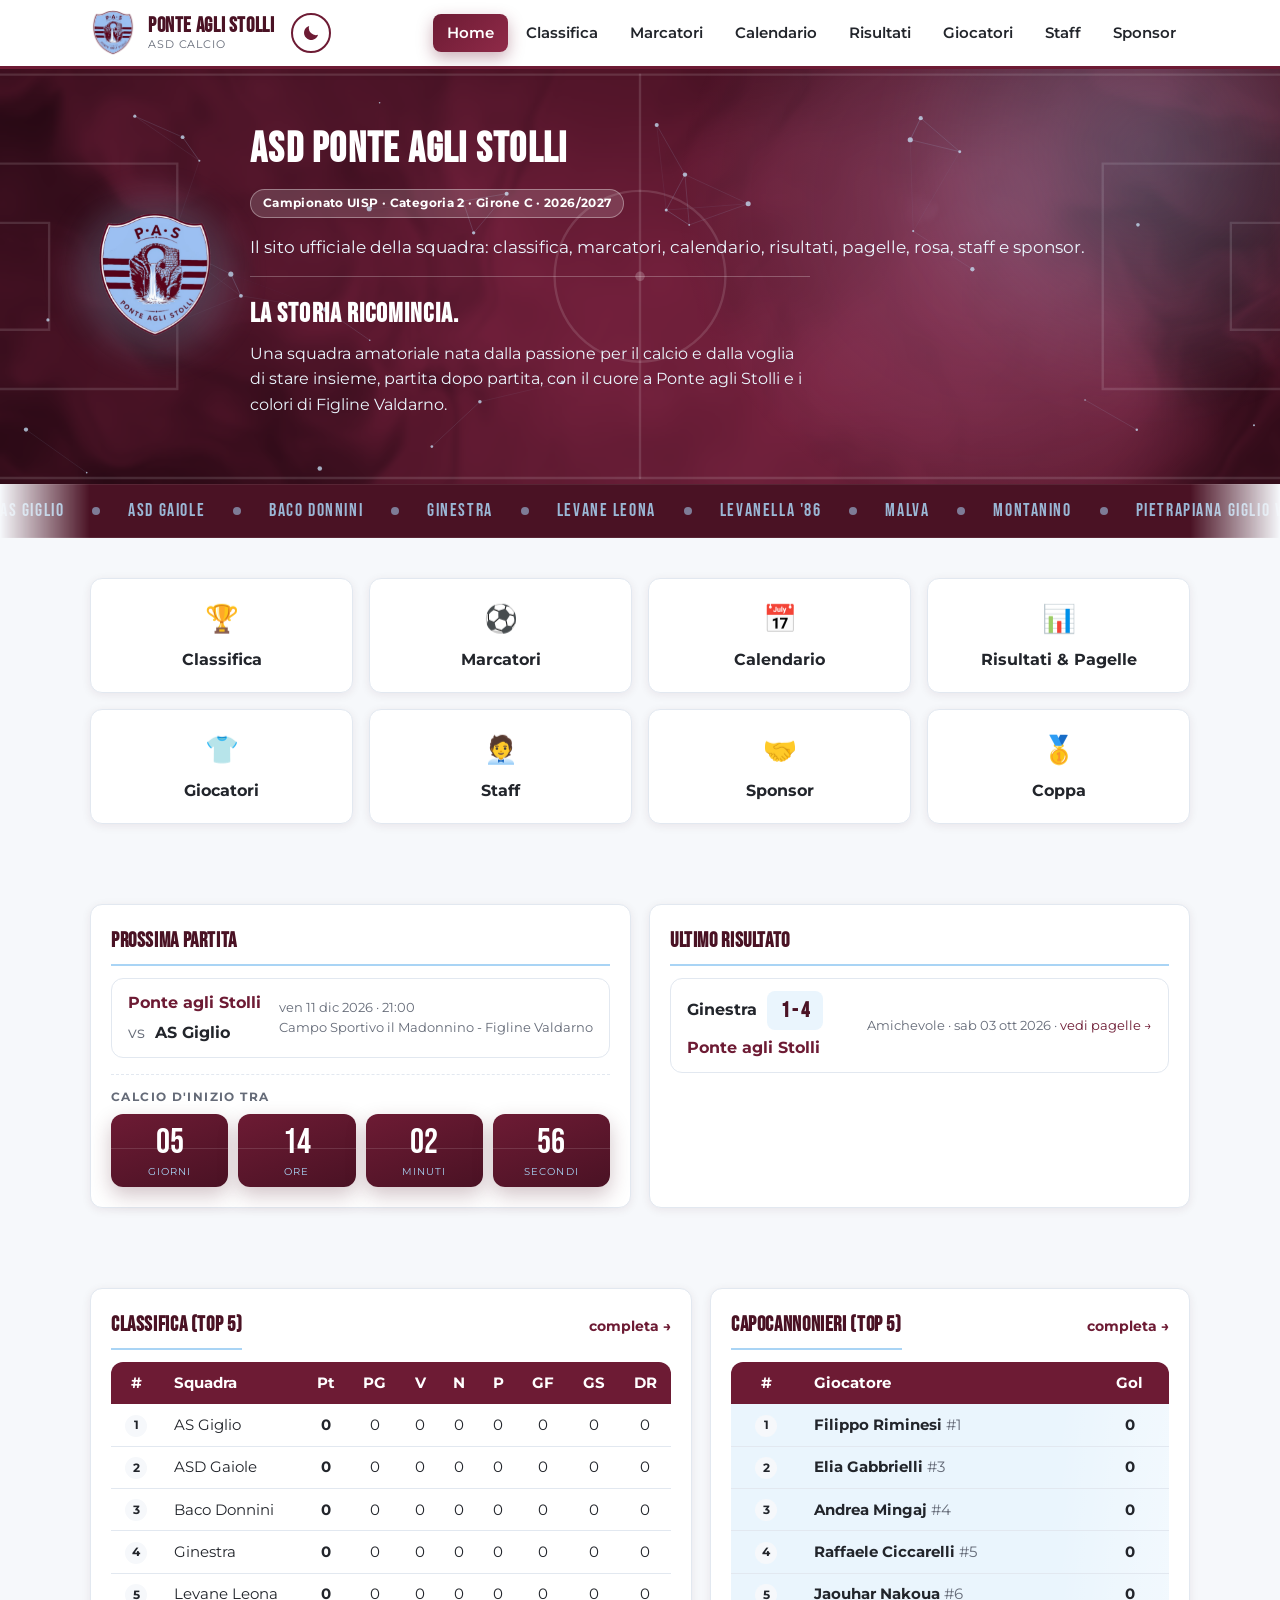
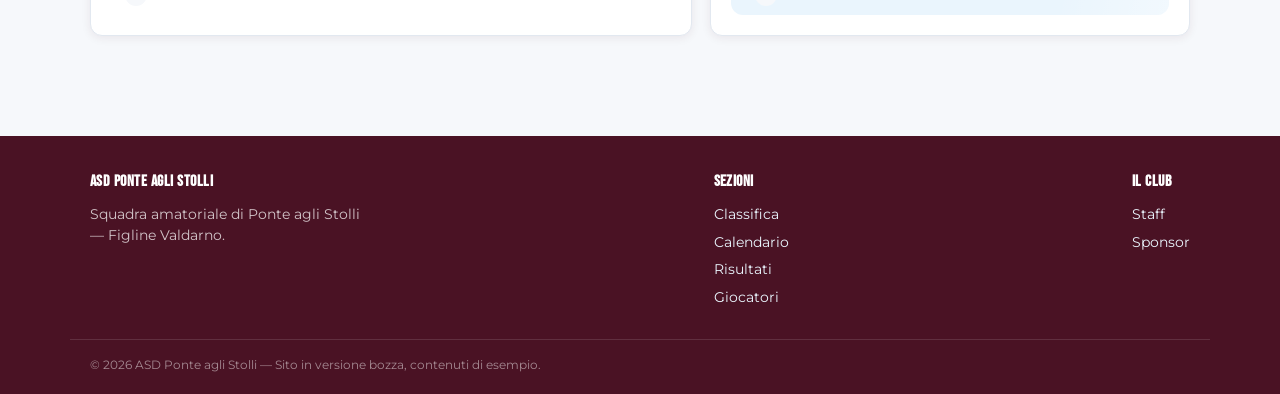
==== commit 278bbaf6: "Effetti wow 2: aurora WebGL, cursore a pallone, tema scuro Nuovi file assets/css/fx2.css e assets/js" ====
--- a/index.html
+++ b/index.html
@@ -7,7 +7,9 @@
 <meta name="description" content="Sito ufficiale ASD Ponte agli Stolli: classifica, marcatori, calendario, risultati e pagelle, rosa, staff e sponsor.">
 <link rel="stylesheet" href="assets/css/style.css">
 <link rel="stylesheet" href="assets/css/fx.css">
+<link rel="stylesheet" href="assets/css/fx2.css">
 <script>try{if(sessionStorage.getItem('pas-intro')){document.documentElement.classList.add('fx-no-intro')}else{sessionStorage.setItem('pas-intro','1')}}catch(e){}</script>
+<script>try{var d=JSON.parse(sessionStorage.getItem('fx-vt')||'null');sessionStorage.removeItem('fx-vt');var h=document.documentElement;if(d&&Date.now()-d.t<8000){h.style.setProperty('--vt-x',d.x+'px');h.style.setProperty('--vt-y',d.y+'px');h.style.setProperty('--vt-r',d.r+'px');h.classList.add('fx-vt-wipe')}if(localStorage.getItem('pas-theme')==='dark')h.setAttribute('data-theme','dark')}catch(e){}</script>
 </head>
 <body data-page="home">
 
@@ -149,5 +151,6 @@
 <script src="assets/js/main.js"></script>
 <script>renderHomeWidgets();</script>
 <script src="assets/js/fx.js"></script>
+<script src="assets/js/fx2.js"></script>
 </body>
 </html>
--- a/assets/css/fx2.css
+++ b/assets/css/fx2.css
@@ -0,0 +1,323 @@
+/* =====================================================================
+   EFFETTI WOW 2 — ASD Ponte agli Stolli
+   Si aggiunge a fx.css. Per disattivare tutto: togliere <link fx2.css>
+   e <script fx2.js> dalle pagine. I dati non cambiano.
+   ===================================================================== */
+
+/* ---------------------------------------------------------------------
+   1. Aurora in WebGL dietro l'hero
+   --------------------------------------------------------------------- */
+.fx-gl {
+  position: absolute;
+  inset: 0;
+  width: 100%;
+  height: 100%;
+  z-index: 0;
+  opacity: 0;
+  pointer-events: none;
+  transition: opacity 1.8s ease .2s;
+}
+.fx-gl.ready { opacity: 1; }
+
+/* riflesso di luce che attraversa lo stemma (solo sulla sagoma del logo) */
+.fx-float { position: relative; }
+.fx-float::after {
+  content: "";
+  position: absolute;
+  inset: 0;
+  pointer-events: none;
+  background: linear-gradient(115deg, transparent 38%, rgba(255, 255, 255, .85) 50%, transparent 62%);
+  background-size: 260% 100%;
+  background-position: 160% 0;
+  -webkit-mask: url(../img/logo.png) center / contain no-repeat;
+  mask: url(../img/logo.png) center / contain no-repeat;
+  animation: fx-crest-shine 7s ease-in-out 4s infinite;
+}
+@keyframes fx-crest-shine { 0% { background-position: 160% 0; } 38%, 100% { background-position: -60% 0; } }
+
+/* ---------------------------------------------------------------------
+   2. Cursore a pallone con anello "magnetico"
+   --------------------------------------------------------------------- */
+html.fx-cursor-on,
+html.fx-cursor-on * { cursor: none !important; }
+
+.fx-cursor, .fx-ring {
+  position: fixed;
+  left: 0;
+  top: 0;
+  z-index: 10000;
+  pointer-events: none;
+  opacity: 0;
+  will-change: transform;
+}
+.fx-cursor.on, .fx-ring.on { opacity: 1; }
+
+.fx-cursor { width: 22px; height: 22px; transition: opacity .25s ease; }
+.fx-ball {
+  width: 100%;
+  height: 100%;
+  filter: drop-shadow(0 2px 5px rgba(0, 0, 0, .4));
+  transition: transform .3s var(--ease-spring);
+}
+.fx-ball svg { width: 100%; height: 100%; display: block; }
+.fx-cursor.is-hover .fx-ball { transform: scale(1.3); }
+.fx-cursor.is-down .fx-ball { transform: scale(.7); }
+
+.fx-ring {
+  width: 38px;
+  height: 38px;
+  display: grid;
+  place-items: center;
+  border: 1.5px solid rgba(109, 27, 52, .55);
+  border-radius: 999px;
+  transition: width .38s var(--ease-out), height .38s var(--ease-out), border-radius .38s var(--ease-out),
+              background-color .3s ease, border-color .3s ease, opacity .25s ease;
+}
+.fx-ring.is-hover { background: rgba(169, 212, 245, .3); border-color: rgba(143, 42, 72, .75); }
+.fx-ring.is-down { background: rgba(143, 42, 72, .18); }
+.fx-ring.on-dark { border-color: rgba(255, 255, 255, .75); }
+.fx-ring.on-dark.is-hover { background: rgba(169, 212, 245, .24); }
+.fx-ring.has-label { background: var(--maroon); border-color: transparent; }
+.fx-ring-label {
+  font: 700 .66rem/1 'Montserrat', sans-serif;
+  letter-spacing: .09em;
+  text-transform: uppercase;
+  color: #fff;
+  white-space: nowrap;
+  opacity: 0;
+  transition: opacity .2s ease;
+}
+.fx-ring.has-label .fx-ring-label { opacity: 1; }
+
+/* ---------------------------------------------------------------------
+   3. Cambio pagina a cerchio che si allarga dal punto del click
+   --------------------------------------------------------------------- */
+html.fx-vt-wipe::view-transition-old(root),
+html.fx-theme-vt::view-transition-old(root) { animation: none; mix-blend-mode: normal; }
+html.fx-vt-wipe::view-transition-new(root),
+html.fx-theme-vt::view-transition-new(root) {
+  mix-blend-mode: normal;
+  animation: fx-wipe .9s cubic-bezier(.65, 0, .25, 1) both;
+}
+@keyframes fx-wipe {
+  from { clip-path: circle(0px at var(--vt-x, 50%) var(--vt-y, 50%)); }
+  to { clip-path: circle(var(--vt-r, 150vmax) at var(--vt-x, 50%) var(--vt-y, 50%)); }
+}
+/* durante il cambio tema nulla deve "dissolvere" a parte: tutto viene spazzato dal cerchio */
+html.fx-theme-vt .site-header,
+html.fx-theme-vt .brand-logo,
+html.fx-theme-vt .hero-logo { view-transition-name: none; }
+
+/* ---------------------------------------------------------------------
+   4. Stemma che vola nell'header mentre si scorre (solo home)
+   --------------------------------------------------------------------- */
+.fx-fly {
+  position: fixed;
+  left: 0;
+  top: 0;
+  z-index: 101;
+  display: block;
+  pointer-events: none;
+  opacity: 0;
+  transform-origin: 0 0;
+  will-change: transform;
+  filter: drop-shadow(0 10px 20px rgba(0, 0, 0, .35));
+}
+.fx-crest-flying .hero-badge { visibility: hidden; }
+body[data-page="home"] .site-header.is-scrolled .brand-logo { width: 46px; }
+
+/* ---------------------------------------------------------------------
+   5. Coriandoli e scritte
+   --------------------------------------------------------------------- */
+.fx-confetti {
+  position: fixed;
+  inset: 0;
+  width: 100%;
+  height: 100%;
+  z-index: 9998;
+  pointer-events: none;
+}
+.fx-toast {
+  position: fixed;
+  z-index: 9999;
+  pointer-events: none;
+  padding: 8px 16px;
+  font: 700 .85rem/1 'Montserrat', sans-serif;
+  letter-spacing: .06em;
+  text-transform: uppercase;
+  color: #fff;
+  white-space: nowrap;
+  border-radius: 999px;
+  background: linear-gradient(135deg, var(--maroon), var(--maroon-light));
+  box-shadow: 0 10px 26px rgba(74, 18, 36, .4);
+  transform: translate(-50%, -50%);
+  animation: fx-toast 1.9s var(--ease-out) forwards;
+}
+@keyframes fx-toast {
+  0% { opacity: 0; transform: translate(-50%, -20%) scale(.6); }
+  16% { opacity: 1; transform: translate(-50%, -140%) scale(1.08); }
+  80% { opacity: 1; transform: translate(-50%, -190%) scale(1); }
+  100% { opacity: 0; transform: translate(-50%, -240%) scale(.96); }
+}
+.hero-badge { cursor: pointer; }
+
+/* ---------------------------------------------------------------------
+   6. Bordi luminosi che seguono il mouse
+   --------------------------------------------------------------------- */
+[data-fx-spot]::before,
+[data-fx-tilt]::before {
+  content: "";
+  position: absolute;
+  inset: 0;
+  border-radius: inherit;
+  padding: 1.5px;
+  pointer-events: none;
+  opacity: 0;
+  transition: opacity .35s ease;
+  -webkit-mask: linear-gradient(#000 0 0) content-box, linear-gradient(#000 0 0);
+  -webkit-mask-composite: xor;
+  mask: linear-gradient(#000 0 0) content-box exclude, linear-gradient(#000 0 0);
+}
+[data-fx-spot]::before {
+  background: radial-gradient(240px circle at var(--mx, 50%) var(--my, 50%), var(--maroon-light), var(--sky) 45%, transparent 75%);
+}
+[data-fx-tilt]::before {
+  background: radial-gradient(240px circle at var(--gx, 50%) var(--gy, 50%), var(--maroon-light), var(--sky) 45%, transparent 75%);
+}
+@media (hover: hover) {
+  [data-fx-spot]:hover::before,
+  [data-fx-tilt]:hover::before { opacity: 1; }
+}
+
+/* ---------------------------------------------------------------------
+   7. Interruttore tema
+   --------------------------------------------------------------------- */
+.fx-theme {
+  position: relative;
+  flex-shrink: 0;
+  display: grid;
+  place-items: center;
+  width: 40px;
+  height: 40px;
+  padding: 0;
+  overflow: hidden;
+  cursor: pointer;
+  color: var(--maroon);
+  background: transparent;
+  border: 2px solid var(--maroon);
+  border-radius: 50%;
+  transition: transform .4s var(--ease-spring), background-color .3s ease, color .3s ease;
+}
+.fx-theme:hover { transform: rotate(18deg) scale(1.08); background: var(--maroon); color: #fff; }
+.fx-theme:active { transform: scale(.9); }
+.fx-theme svg { position: absolute; width: 20px; height: 20px; transition: transform .6s var(--ease-spring), opacity .35s ease; }
+.fx-theme .sun { opacity: 0; transform: rotate(-90deg) scale(.3); }
+.fx-theme .moon { opacity: 1; transform: none; }
+[data-theme="dark"] .fx-theme .sun { opacity: 1; transform: none; }
+[data-theme="dark"] .fx-theme .moon { opacity: 0; transform: rotate(90deg) scale(.3); }
+
+@media (min-width: 721px) {
+  .site-header .container { justify-content: flex-start; }
+  .main-nav { margin-left: auto; }
+}
+@media (max-width: 720px) {
+  .fx-theme { margin-left: auto; width: 38px; height: 38px; }
+}
+
+/* ---------------------------------------------------------------------
+   8. TEMA SCURO
+   Le superfici "sempre scure" (hero, footer, striscia, conto alla
+   rovescia) restano bordeaux: il resto si inverte.
+   --------------------------------------------------------------------- */
+[data-theme="dark"] {
+  color-scheme: dark;
+  --maroon: #c24668;
+  --maroon-light: #da6483;
+  --maroon-dark: #f6dce5;
+  --sky-light: #2a1a23;
+  --sky-dark: #5d93bf;
+  --white: #1a0f14;
+  --off-white: #0e0709;
+  --text: #f1e7ea;
+  --text-light: #b3a2a9;
+  --border: rgba(255, 255, 255, .09);
+  --success: #4cc27f;
+  --danger: #ef6b5c;
+  --warning: #e3a93a;
+  --shadow: 0 2px 12px rgba(0, 0, 0, .45);
+  --shadow-lg: 0 10px 34px rgba(0, 0, 0, .6);
+  --accent-text: #f29ab5;
+}
+
+/* header */
+[data-theme="dark"] .site-header.is-scrolled { background: rgba(26, 15, 20, .88); }
+[data-theme="dark"] .main-nav a:hover,
+[data-theme="dark"] .main-nav a.active { color: #fff; }
+[data-theme="dark"] a { color: var(--accent-text); }
+[data-theme="dark"] .main-nav a,
+[data-theme="dark"] .quick-link { color: var(--text); }
+
+/* superfici sempre scure */
+[data-theme="dark"] .hero { background: linear-gradient(135deg, #2a0a14, #4a1224 60%, #5f1a33); }
+[data-theme="dark"] .hero h1,
+[data-theme="dark"] .hero .hero-tagline strong { color: #fff; }
+[data-theme="dark"] .hero p.subtitle,
+[data-theme="dark"] .hero .hero-tagline { color: #eaf5fd; }
+[data-theme="dark"] .hero .league-pill { color: #fff; }
+[data-theme="dark"] .site-footer { background: #0a0508; color: #d6e6f3; border-top: 1px solid rgba(255, 255, 255, .06); }
+[data-theme="dark"] .site-footer h4 { color: #fff; }
+[data-theme="dark"] .site-footer a { color: #d6e6f3; }
+[data-theme="dark"] .fx-ticker { background: #1b0a11; }
+[data-theme="dark"] .cd-unit { background: linear-gradient(160deg, #6d1b34, #3a0e1c); }
+[data-theme="dark"] .cd-live { background: linear-gradient(135deg, #6d1b34, #8f2a48); }
+[data-theme="dark"] #fx-intro { background: radial-gradient(circle at 50% 42%, #8f2a48 0%, #6d1b34 38%, #2e0a16 100%); }
+
+/* testi accentati */
+[data-theme="dark"] .match-row .teams .own,
+[data-theme="dark"] .player-card .number,
+[data-theme="dark"] .player-photo,
+[data-theme="dark"] .staff-photo,
+[data-theme="dark"] .sponsor-logo,
+[data-theme="dark"] .result-row .chevron,
+[data-theme="dark"] .tab-btn,
+[data-theme="dark"] .fx-theme { color: var(--accent-text); }
+[data-theme="dark"] .fx-theme:hover { color: #fff; }
+[data-theme="dark"] .fx-tabs .tab-btn.active { color: #fff; }
+
+/* pillole, badge, schede, filtri */
+[data-theme="dark"] thead th,
+[data-theme="dark"] .tab-btn.active,
+[data-theme="dark"] .pagella-item .voto { color: #fff; }
+[data-theme="dark"] .filter-btn.active,
+[data-theme="dark"] .badge-pill { color: #4a1224; }
+[data-theme="dark"] .badge-pill.win { background: rgba(76, 194, 127, .16); color: var(--success); }
+[data-theme="dark"] .badge-pill.draw { background: rgba(227, 169, 58, .16); color: var(--warning); }
+[data-theme="dark"] .badge-pill.loss { background: rgba(239, 107, 92, .16); color: var(--danger); }
+[data-theme="dark"] .pos-badge.promo { background: rgba(76, 194, 127, .16); }
+[data-theme="dark"] .pos-badge.relega { background: rgba(239, 107, 92, .16); }
+[data-theme="dark"] .pos-badge { background: #2a1a23; }
+[data-theme="dark"] tbody tr.own-team { background: rgba(194, 70, 104, .18); }
+[data-theme="dark"] tbody tr.own-team:hover { background: rgba(194, 70, 104, .28); }
+[data-theme="dark"] tbody tr.own-team { background-image: linear-gradient(100deg, transparent 30%, rgba(255, 255, 255, .1) 50%, transparent 70%); background-size: 250% 100%; background-repeat: no-repeat; }
+[data-theme="dark"] .player-photo,
+[data-theme="dark"] .staff-photo { background: linear-gradient(160deg, #2a1a23, #3b2431); }
+[data-theme="dark"] .score { background: #2a1a23; }
+[data-theme="dark"] .league-pill.dark { color: var(--maroon-dark); }
+[data-theme="dark"] .fx-glare { mix-blend-mode: overlay; opacity: 0; }
+[data-theme="dark"] .section-title,
+[data-theme="dark"] .widget-card h3 { border-bottom-color: rgba(169, 212, 245, .35); }
+
+/* scrollbar e selezione */
+[data-theme="dark"] ::selection { background: var(--maroon); color: #fff; }
+[data-theme="dark"] .fx-ring { border-color: rgba(242, 154, 181, .7); }
+[data-theme="dark"] .fx-ring.is-hover { background: rgba(194, 70, 104, .28); }
+
+/* ---------------------------------------------------------------------
+   Movimento ridotto
+   --------------------------------------------------------------------- */
+@media (prefers-reduced-motion: reduce) {
+  .fx-float::after { animation: none; }
+  .fx-toast { animation-duration: .01ms !important; }
+  html.fx-vt-wipe::view-transition-new(root),
+  html.fx-theme-vt::view-transition-new(root) { animation: none; }
+}
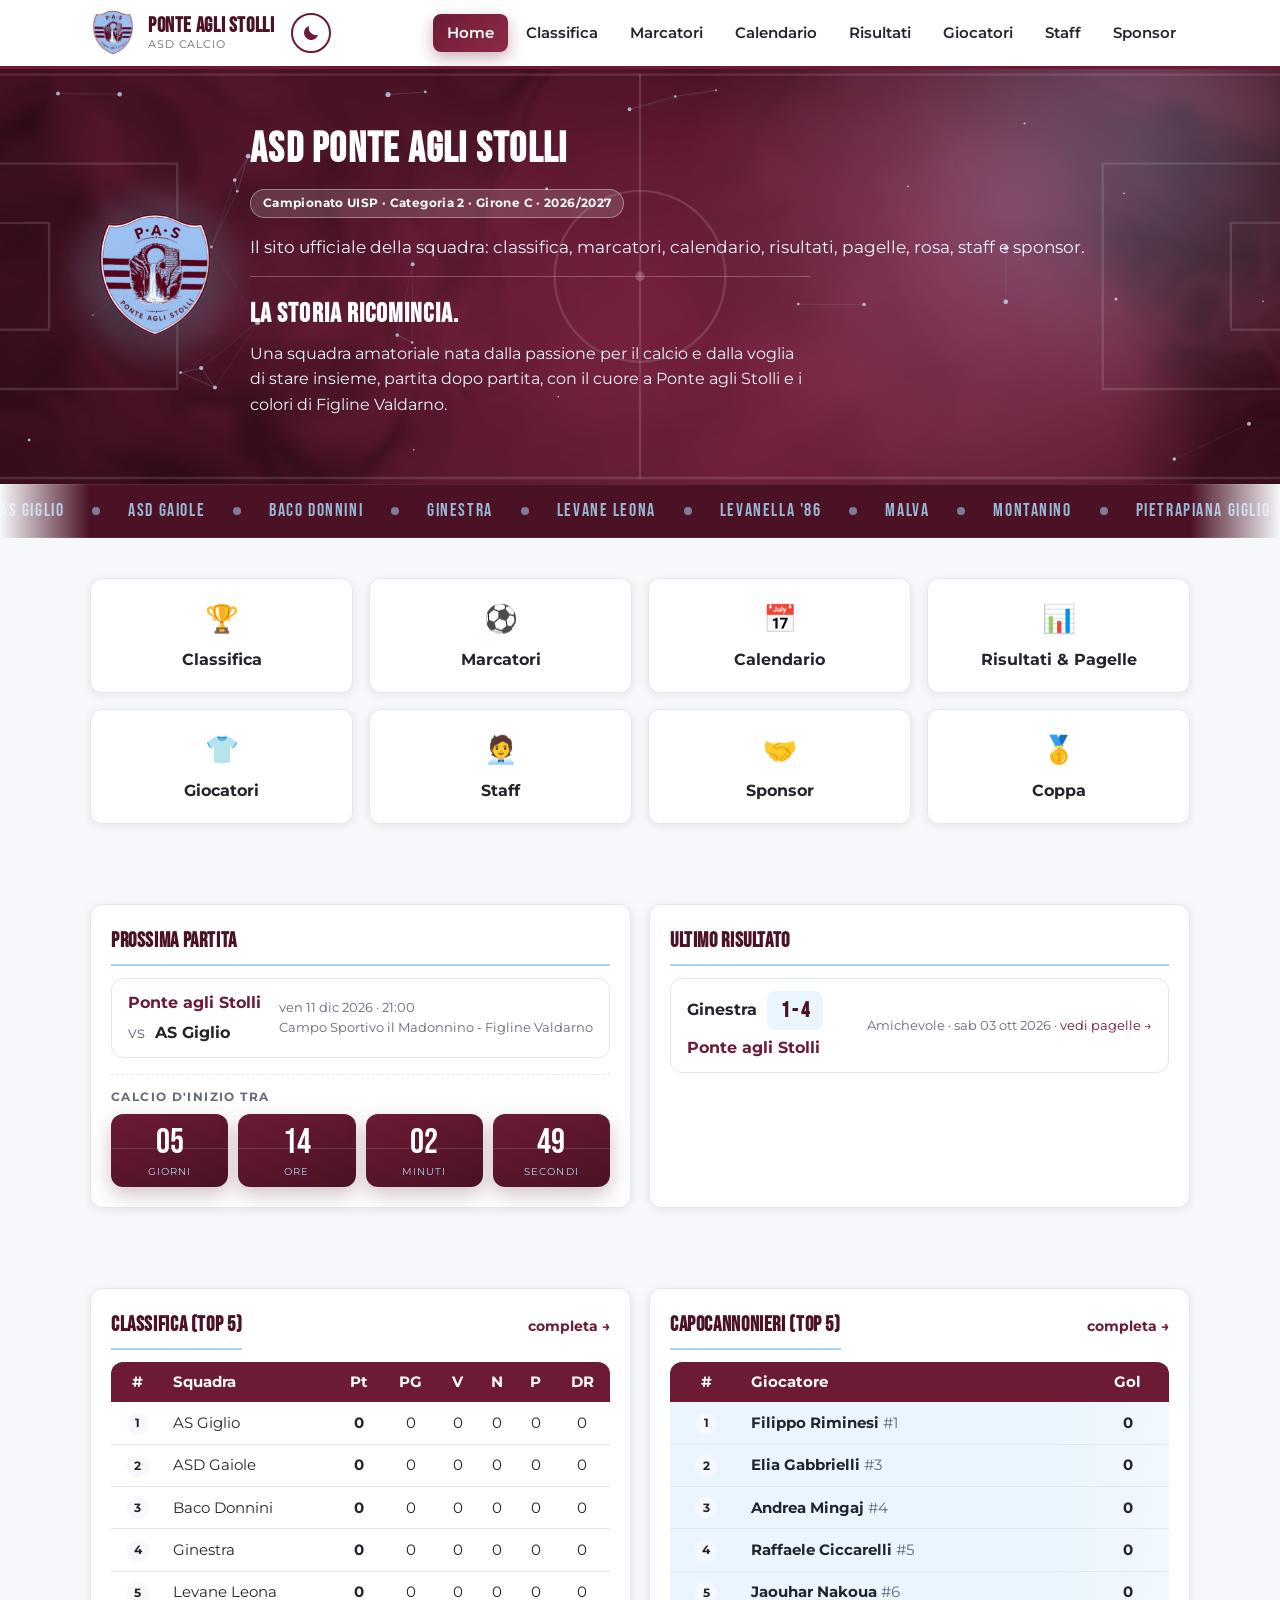
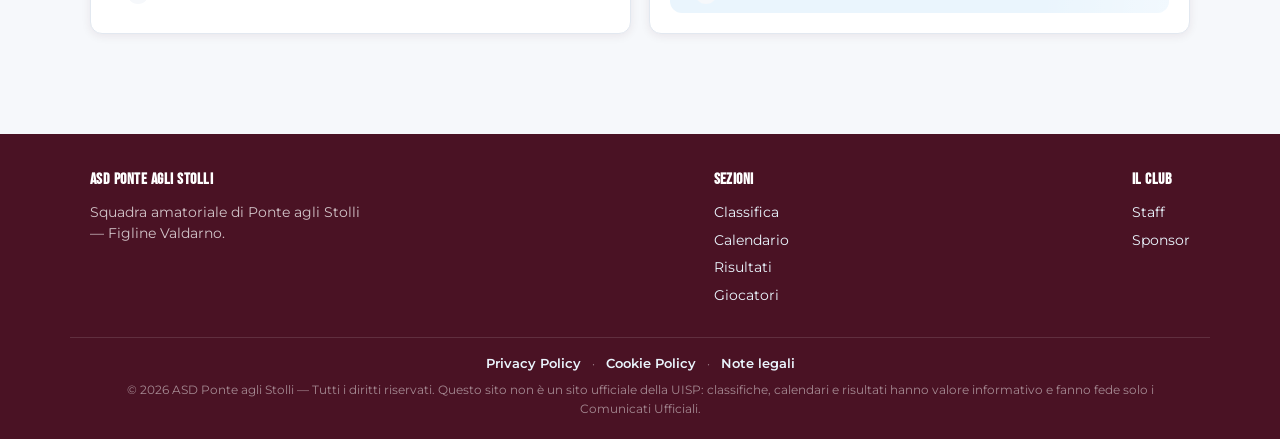
==== commit 6033f225: "Pagine legali (privacy, cookie, note legali) e rifiniture grafiche - Nuove pagine: Privacy Policy, C" ====
--- a/index.html
+++ b/index.html
@@ -144,7 +144,10 @@
       </ul>
     </div>
   </div>
-  <div class="footer-bottom container">&copy; 2026 ASD Ponte agli Stolli — Sito in versione bozza, contenuti di esempio.</div>
+  <div class="footer-bottom container">
+    <nav class="footer-legal" aria-label="Informazioni legali"><a href="privacy.html">Privacy Policy</a> · <a href="cookie.html">Cookie Policy</a> · <a href="note-legali.html">Note legali</a></nav>
+    <p>&copy; 2026 ASD Ponte agli Stolli — Tutti i diritti riservati. Questo sito non è un sito ufficiale della UISP: classifiche, calendari e risultati hanno valore informativo e fanno fede solo i Comunicati Ufficiali.</p>
+  </div>
 </footer>
 
 <script src="assets/js/data.js"></script>
--- a/assets/css/style.css
+++ b/assets/css/style.css
@@ -234,9 +234,9 @@
   display: grid;
   gap: 18px;
 }
-.grid.cols-2 { grid-template-columns: repeat(2, 1fr); }
-.grid.cols-3 { grid-template-columns: repeat(3, 1fr); }
-.grid.cols-4 { grid-template-columns: repeat(4, 1fr); }
+.grid.cols-2 { grid-template-columns: repeat(2, minmax(0, 1fr)); }
+.grid.cols-3 { grid-template-columns: repeat(3, minmax(0, 1fr)); }
+.grid.cols-4 { grid-template-columns: repeat(4, minmax(0, 1fr)); }
 
 .card {
   background: var(--white);
@@ -288,7 +288,8 @@
   font-size: 0.92rem;
   min-width: 560px;
 }
-#widget-marcatori, #marcatori-table { min-width: 0; }
+#widget-marcatori, #marcatori-table, #widget-classifica { min-width: 0; }
+.widget-card { min-width: 0; }
 thead th {
   background: var(--maroon);
   color: var(--white);
@@ -612,8 +613,8 @@
 /* ---------- Responsive ---------- */
 @media (max-width: 880px) {
   .quick-links { grid-template-columns: repeat(2, 1fr); }
-  .grid.cols-3, .grid.cols-4 { grid-template-columns: repeat(2, 1fr); }
-  .grid.cols-2 { grid-template-columns: 1fr; }
+  .grid.cols-3, .grid.cols-4 { grid-template-columns: repeat(2, minmax(0, 1fr)); }
+  .grid.cols-2 { grid-template-columns: minmax(0, 1fr); }
 }
 
 @media (max-width: 720px) {
@@ -630,10 +631,18 @@
   .site-footer .container { flex-direction: column; }
 }
 
+@media (max-width: 640px) {
+  #widget-classifica th:nth-child(n+5):nth-child(-n+9),
+  #widget-classifica td:nth-child(n+5):nth-child(-n+9) { display: none; }
+  .widget-card table { font-size: 0.85rem; }
+  .widget-card thead th, .widget-card tbody td { padding: 8px 6px; }
+  .widget-card { padding: 16px 14px; }
+}
+
 @media (max-width: 560px) {
   .quick-links { grid-template-columns: 1fr 1fr; }
   h1 { font-size: 2.1rem; }
-  .grid.cols-3, .grid.cols-4 { grid-template-columns: 1fr; }
+  .grid.cols-3, .grid.cols-4 { grid-template-columns: minmax(0, 1fr); }
 
   .match-row {
     flex-direction: column;
@@ -654,3 +663,74 @@
     flex-wrap: wrap;
   }
 }
+
+/* ---------- Pagine legali e disclaimer ---------- */
+.legal-meta { color: var(--text-light); font-size: 0.85rem; margin: -6px 0 18px; }
+.legal-body { max-width: 860px; }
+.legal-body h3 { margin: 30px 0 8px; font-size: 1.35rem; }
+.legal-body p, .legal-body li { font-size: 0.95rem; line-height: 1.7; }
+.legal-body ul { padding-left: 20px; margin: 0 0 1em; }
+.legal-body li { margin-bottom: 6px; }
+.legal-body table { min-width: 0; font-size: 0.85rem; }
+.legal-body td { vertical-align: top; }
+.legal-body code { white-space: nowrap; }
+.legal-box {
+  background: var(--sky-light);
+  border: 1px solid var(--sky);
+  border-radius: var(--radius);
+  padding: 14px 16px;
+  margin: 0 0 1.2em;
+  font-size: 0.92rem;
+  line-height: 1.6;
+}
+.disclaimer-note {
+  margin-top: 22px;
+  padding: 12px 14px;
+  font-size: 0.8rem;
+  line-height: 1.55;
+  color: var(--text-light);
+  background: var(--sky-light);
+  border-left: 3px solid var(--sky-dark);
+  border-radius: 0 8px 8px 0;
+}
+.disclaimer-note a { font-weight: 700; }
+.footer-legal { margin: 0 0 8px; }
+.footer-legal a { margin: 0 8px; font-size: 0.8rem; font-weight: 600; }
+.footer-bottom p { margin: 0; }
+.da-completare { background: #fff3a3; color: #5a4a00; padding: 0 4px; border-radius: 3px; font-weight: 700; }
+
+@media (max-width: 640px) {
+  .legal-body table, .legal-body tbody, .legal-body tr, .legal-body td { display: block; }
+  .legal-body thead { display: none; }
+  .legal-body tr { padding: 10px 12px; border-bottom: 1px solid var(--border); }
+  .legal-body tr:last-child { border-bottom: none; }
+  .legal-body td { padding: 2px 0; border: 0; }
+  .legal-body td::before { content: attr(data-label) ": "; font-weight: 700; color: var(--maroon-dark); }
+  .legal-body tbody tr:hover { background: transparent; }
+}
+
+/* ---------- Rifiniture: footer, classifica su telefono, widget home ---------- */
+.site-footer .footer-bottom {
+  flex-direction: column;
+  align-items: center;
+  text-align: center;
+  gap: 0;
+}
+@media (max-width: 720px) {
+  /* spazio sotto il testo: il pulsante "torna su" non deve coprire l'ultima riga */
+  .site-footer .footer-bottom { padding-bottom: 78px; }
+}
+
+/* widget home (desktop): meno colonne e spazi piu' stretti, i nomi non vanno a capo */
+@media (min-width: 641px) {
+  #widget-classifica th:nth-child(n+8):nth-child(-n+9),
+  #widget-classifica td:nth-child(n+8):nth-child(-n+9) { display: none; }
+  .widget-card thead th, .widget-card tbody td { padding: 9px 8px; }
+}
+
+/* classifica completa su telefono: tutte le colonne dentro lo schermo */
+@media (max-width: 640px) {
+  #classifica-table { min-width: 0; font-size: 0.8rem; }
+  #classifica-table thead th, #classifica-table tbody td { padding: 8px 3px; }
+  #classifica-table thead th:first-child, #classifica-table tbody td:first-child { padding-left: 8px; }
+}
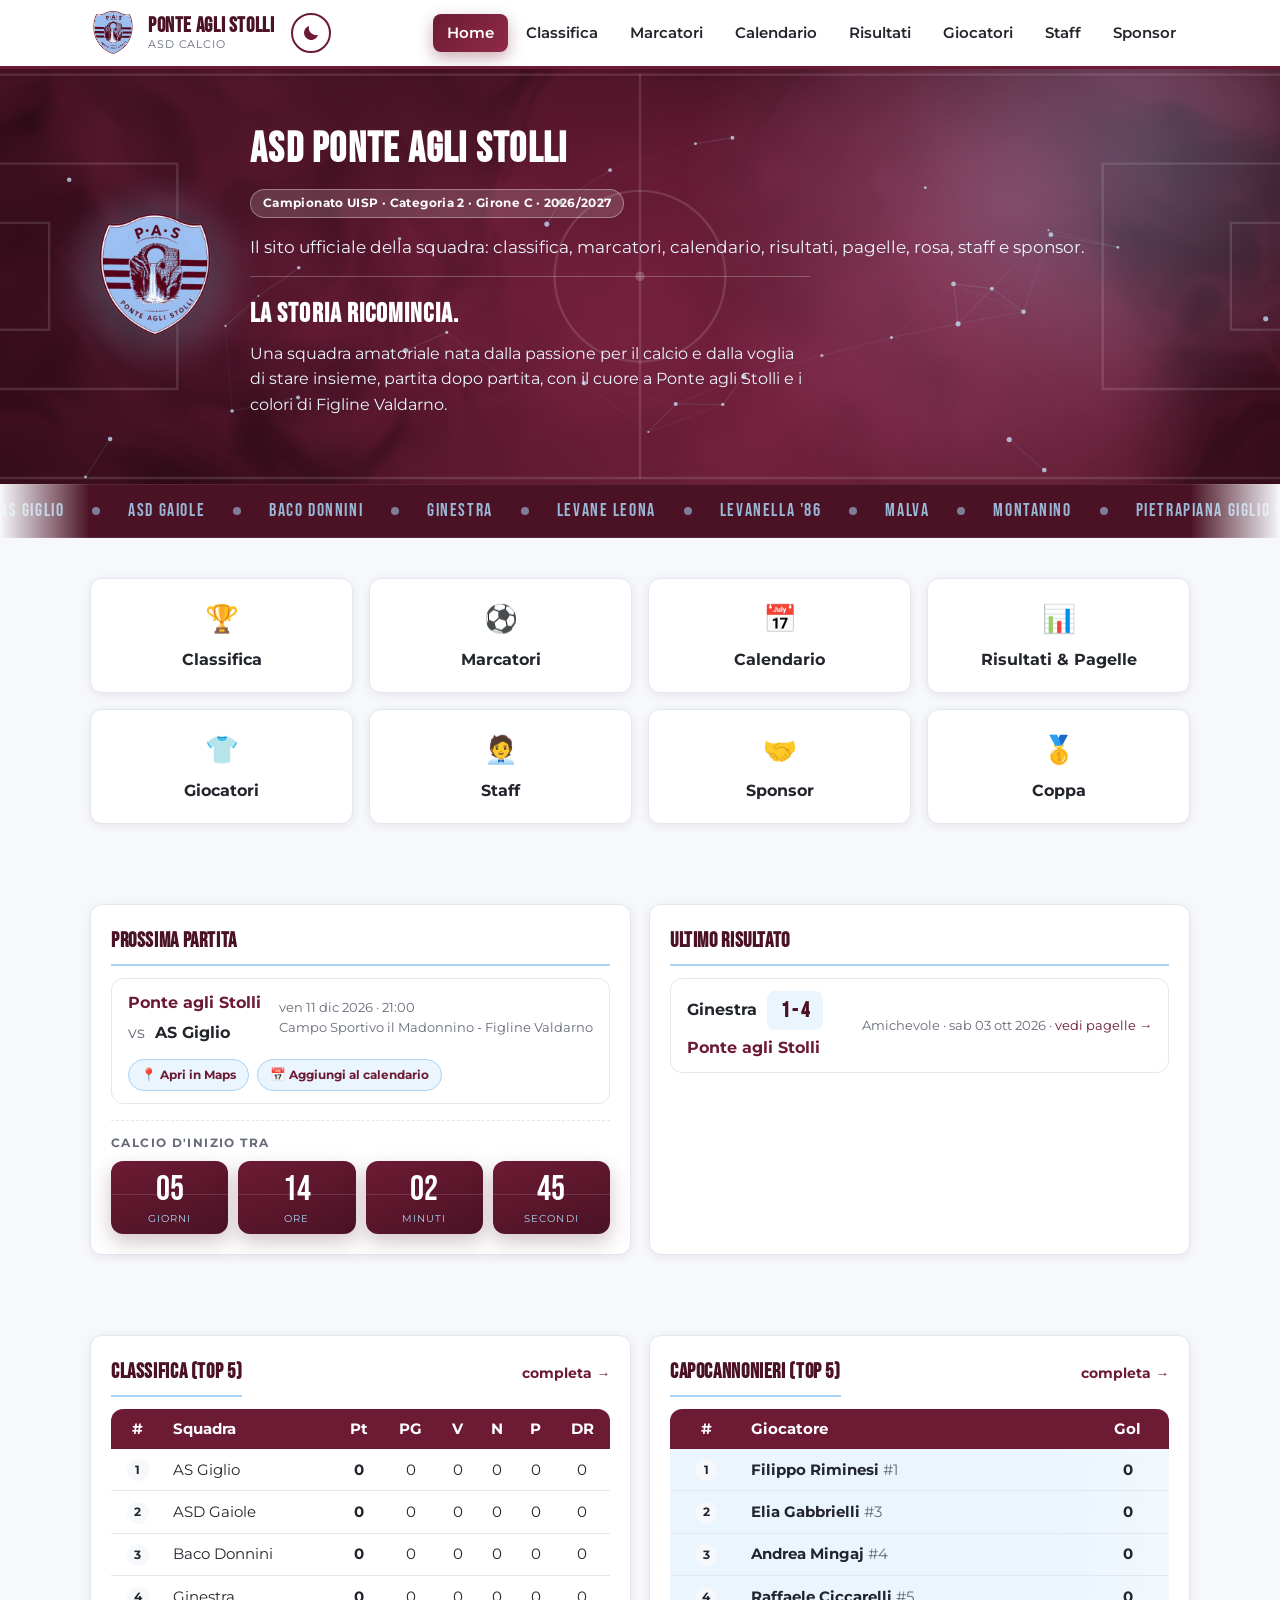
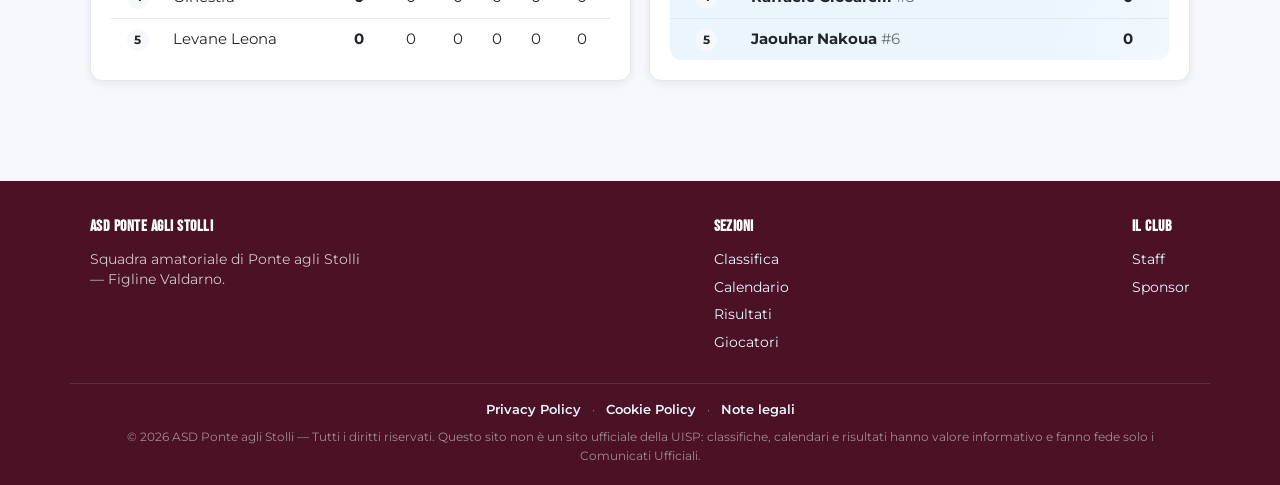
==== commit 9ddf3638: "Miglioramenti: velocita', condivisione, telefono, app installabile - Correzione nome: Domenico Taver" ====
--- a/index.html
+++ b/index.html
@@ -4,7 +4,26 @@
 <meta charset="UTF-8">
 <meta name="viewport" content="width=device-width, initial-scale=1.0">
 <title>ASD Ponte agli Stolli | Sito Ufficiale</title>
-<meta name="description" content="Sito ufficiale ASD Ponte agli Stolli: classifica, marcatori, calendario, risultati e pagelle, rosa, staff e sponsor.">
+<meta name="description" content="Sito ufficiale della ASD Ponte agli Stolli, squadra amatoriale di Figline Valdarno: classifica, marcatori, calendario, risultati, pagelle, rosa, staff e sponsor.">
+<link rel="canonical" href="https://asdponteaglistolli.it/">
+<meta name="theme-color" content="#6d1b34">
+<meta property="og:type" content="website">
+<meta property="og:site_name" content="ASD Ponte agli Stolli">
+<meta property="og:locale" content="it_IT">
+<meta property="og:title" content="ASD Ponte agli Stolli | Sito Ufficiale">
+<meta property="og:description" content="Sito ufficiale della ASD Ponte agli Stolli, squadra amatoriale di Figline Valdarno: classifica, marcatori, calendario, risultati, pagelle, rosa, staff e sponsor.">
+<meta property="og:url" content="https://asdponteaglistolli.it/">
+<meta property="og:image" content="https://asdponteaglistolli.it/assets/img/og-image.jpg">
+<meta property="og:image:width" content="1200">
+<meta property="og:image:height" content="630">
+<meta property="og:image:alt" content="Stemma della ASD Ponte agli Stolli">
+<meta name="twitter:card" content="summary_large_image">
+<link rel="icon" href="favicon.ico" sizes="any">
+<link rel="icon" type="image/png" sizes="32x32" href="assets/img/favicon-32.png">
+<link rel="apple-touch-icon" href="assets/img/apple-touch-icon.png">
+<link rel="manifest" href="manifest.json">
+<link rel="preload" href="assets/fonts/montserrat-latin.woff2" as="font" type="font/woff2" crossorigin>
+<link rel="preload" href="assets/fonts/bebas-neue-latin.woff2" as="font" type="font/woff2" crossorigin>
 <link rel="stylesheet" href="assets/css/style.css">
 <link rel="stylesheet" href="assets/css/fx.css">
 <link rel="stylesheet" href="assets/css/fx2.css">
@@ -141,6 +160,7 @@
       <ul>
         <li><a href="staff.html">Staff</a></li>
         <li><a href="sponsor.html">Sponsor</a></li>
+        <li data-social="instagram" hidden><a href="#" target="_blank" rel="noopener">Instagram</a></li>
       </ul>
     </div>
   </div>
--- a/assets/css/style.css
+++ b/assets/css/style.css
@@ -1,4 +1,36 @@
-@import url('https://fonts.googleapis.com/css2?family=Bebas+Neue&family=Montserrat:wght@400;500;600;700;800&display=swap');
+/* Font serviti dal sito (Bebas Neue e Montserrat, licenza SIL OFL): nessuna richiesta a Google. */
+@font-face {
+  font-family: 'Bebas Neue';
+  font-style: normal;
+  font-weight: 400;
+  font-display: swap;
+  src: url('../fonts/bebas-neue-latin-ext.woff2') format('woff2');
+  unicode-range: U+0100-02BA, U+02BD-02C5, U+02C7-02CC, U+02CE-02D7, U+02DD-02FF, U+0304, U+0308, U+0329, U+1D00-1DBF, U+1E00-1E9F, U+1EF2-1EFF, U+2020, U+20A0-20AB, U+20AD-20C4, U+2113, U+2C60-2C7F, U+A720-A7FF;
+}
+@font-face {
+  font-family: 'Bebas Neue';
+  font-style: normal;
+  font-weight: 400;
+  font-display: swap;
+  src: url('../fonts/bebas-neue-latin.woff2') format('woff2');
+  unicode-range: U+0000-00FF, U+0131, U+0152-0153, U+02BB-02BC, U+02C6, U+02DA, U+02DC, U+0304, U+0308, U+0329, U+2000-206F, U+20AC, U+2122, U+2191, U+2193, U+2212, U+2215, U+FEFF, U+FFFD;
+}
+@font-face {
+  font-family: 'Montserrat';
+  font-style: normal;
+  font-weight: 100 900;
+  font-display: swap;
+  src: url('../fonts/montserrat-latin-ext.woff2') format('woff2');
+  unicode-range: U+0100-02BA, U+02BD-02C5, U+02C7-02CC, U+02CE-02D7, U+02DD-02FF, U+0304, U+0308, U+0329, U+1D00-1DBF, U+1E00-1E9F, U+1EF2-1EFF, U+2020, U+20A0-20AB, U+20AD-20C4, U+2113, U+2C60-2C7F, U+A720-A7FF;
+}
+@font-face {
+  font-family: 'Montserrat';
+  font-style: normal;
+  font-weight: 100 900;
+  font-display: swap;
+  src: url('../fonts/montserrat-latin.woff2') format('woff2');
+  unicode-range: U+0000-00FF, U+0131, U+0152-0153, U+02BB-02BC, U+02C6, U+02DA, U+02DC, U+0304, U+0308, U+0329, U+2000-206F, U+20AC, U+2122, U+2191, U+2193, U+2212, U+2215, U+FEFF, U+FFFD;
+}
 
 :root {
   --maroon: #6d1b34;
@@ -734,3 +766,49 @@
   #classifica-table thead th, #classifica-table tbody td { padding: 8px 3px; }
   #classifica-table thead th:first-child, #classifica-table tbody td:first-child { padding-left: 8px; }
 }
+
+/* ---------- Gruppi staff, foto, bottoni sulle partite ---------- */
+.staff-group { margin-bottom: 34px; }
+.group-title {
+  display: inline-block;
+  margin: 0 0 14px;
+  padding-bottom: 6px;
+  font-size: 1.15rem;
+  text-transform: uppercase;
+  letter-spacing: 0.08em;
+  color: var(--maroon);
+  border-bottom: 2px solid var(--sky);
+}
+.player-photo, .staff-photo { overflow: hidden; }
+.player-photo img, .staff-photo img { display: block; width: 100%; height: 100%; object-fit: cover; object-position: center top; }
+
+.match-actions { display: flex; flex-wrap: wrap; gap: 8px; width: 100%; margin-top: 2px; }
+.chip {
+  display: inline-flex;
+  align-items: center;
+  gap: 6px;
+  padding: 6px 12px;
+  font: inherit;
+  font-size: 0.78rem;
+  font-weight: 700;
+  color: var(--maroon);
+  background: var(--sky-light);
+  border: 1px solid var(--sky);
+  border-radius: 20px;
+  cursor: pointer;
+  text-decoration: none;
+  transition: background .15s, transform .15s;
+}
+.chip:hover { background: var(--sky); text-decoration: none; transform: translateY(-1px); }
+
+/* telefono: giocatori e staff su due colonne, schede piu' basse */
+@media (max-width: 560px) {
+  #rosa-grid, .staff-group .grid { grid-template-columns: repeat(2, minmax(0, 1fr)); gap: 12px; }
+  .player-photo, .staff-photo { height: 92px; font-size: 1.8rem; }
+  .player-card .body, .staff-card .body { padding: 10px 8px; }
+  .player-card .number { font-size: 1.3rem; }
+  .player-card .name, .staff-card .name { font-size: 0.85rem; line-height: 1.25; overflow-wrap: anywhere; }
+  .player-card .role, .staff-card .role { font-size: 0.66rem; }
+  .player-card .stats { gap: 10px; font-size: 0.7rem; }
+  .player-card .stats strong { font-size: 0.85rem; }
+}
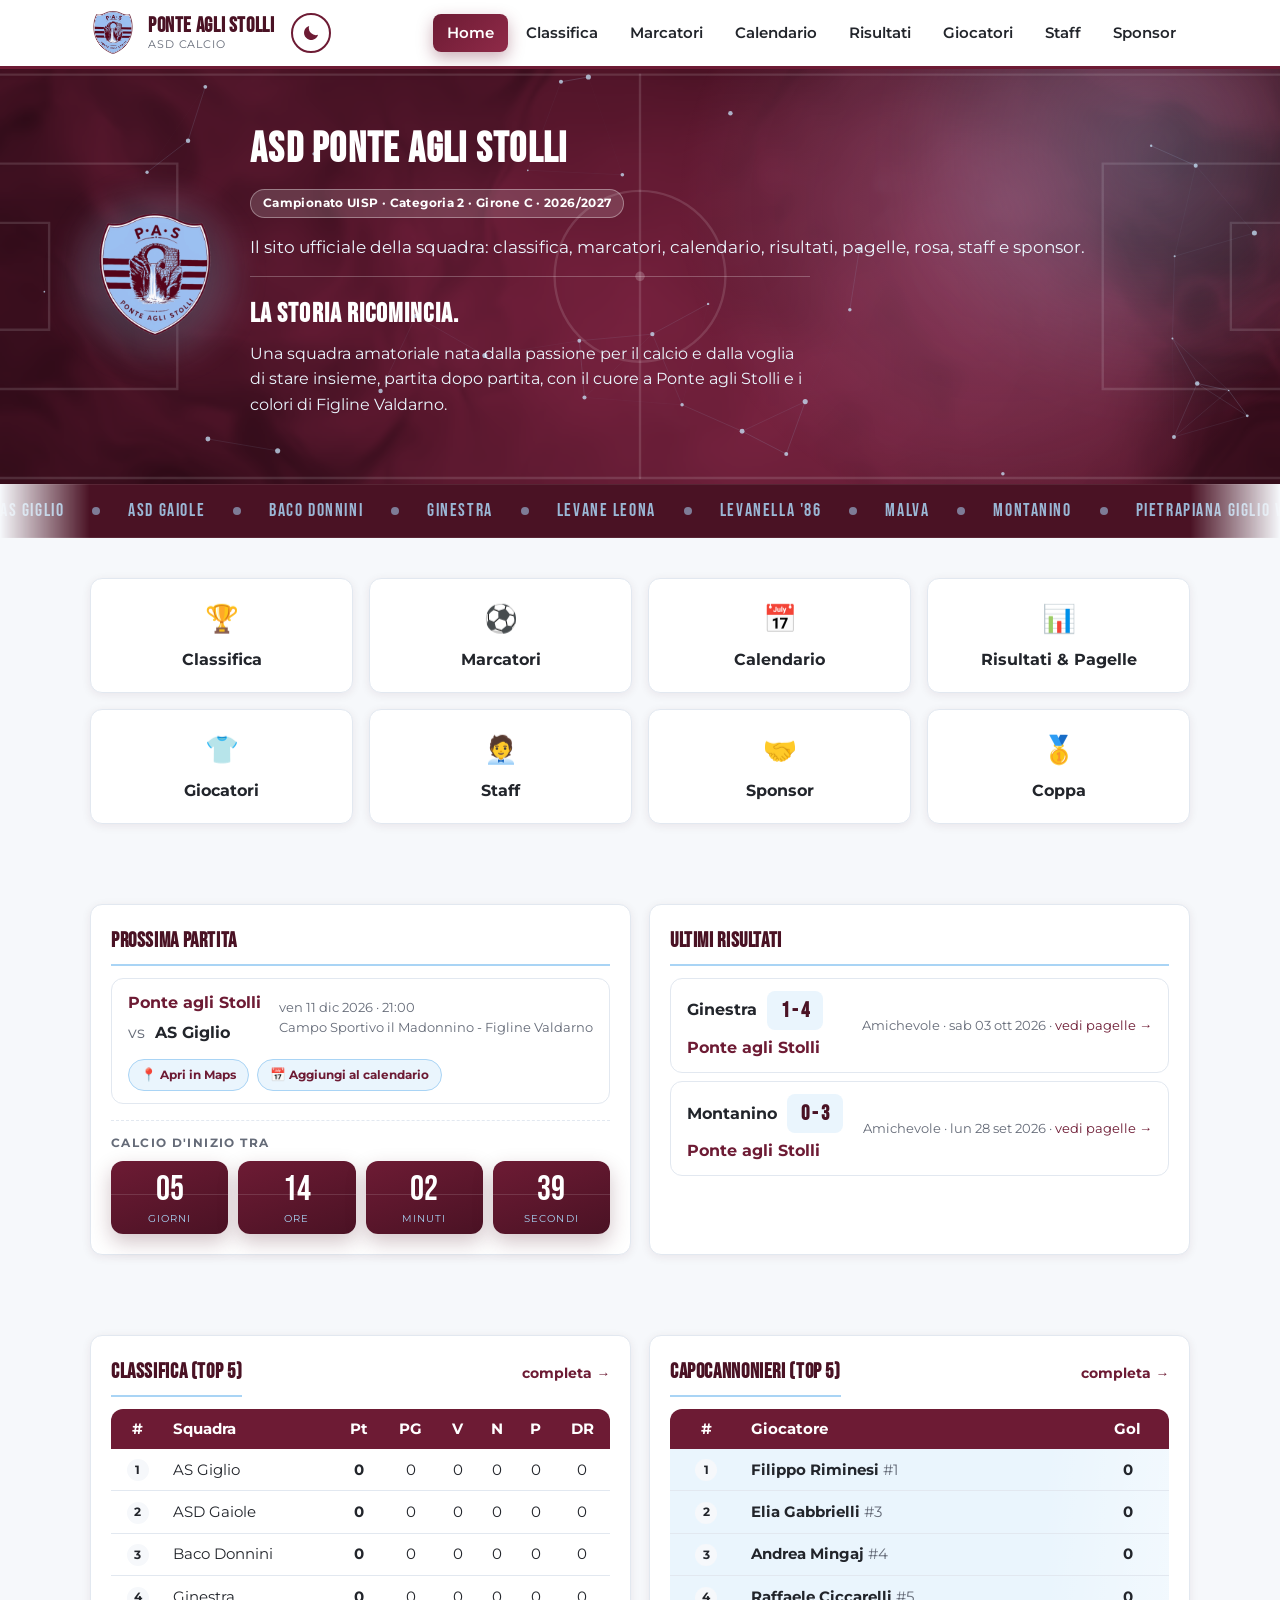
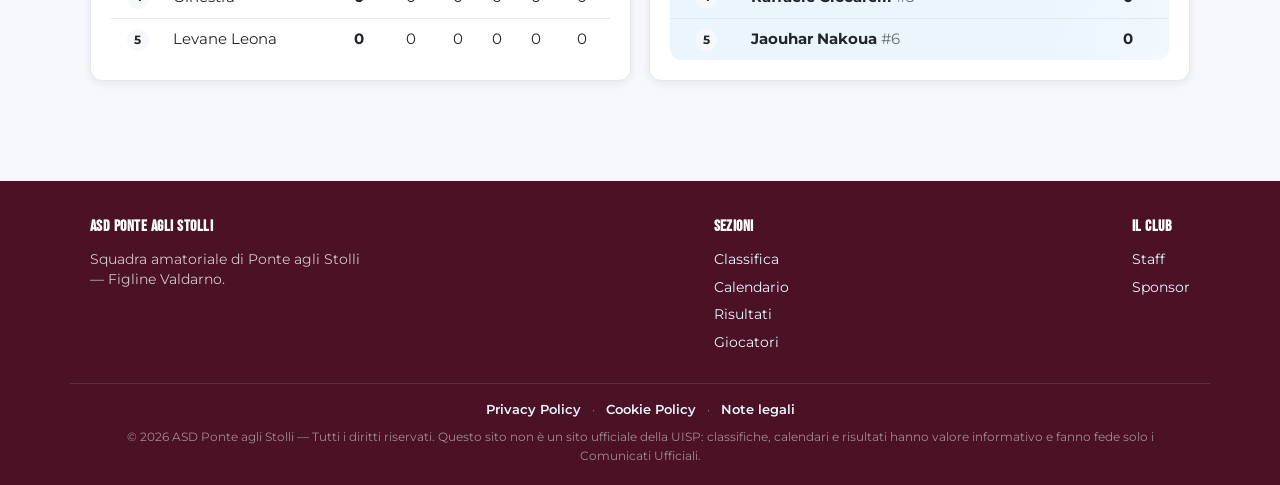
==== commit 109528ea: "Home: 'Ultimi risultati' con tutte le partite che entrano nel riquadro Co-Authored-By: Claude Sonnet" ====
--- a/index.html
+++ b/index.html
@@ -103,7 +103,7 @@
         <div id="widget-prossima"></div>
       </div>
       <div class="widget-card">
-        <h3>Ultimo risultato</h3>
+        <h3>Ultimi risultati</h3>
         <div id="widget-ultimo"></div>
       </div>
     </div>
--- a/assets/css/style.css
+++ b/assets/css/style.css
@@ -573,6 +573,8 @@
   font-family: 'Bebas Neue', sans-serif;
   font-size: 1.1rem;
 }
+.sponsor-logo.has-img { height: 120px; padding: 12px 16px; }
+.sponsor-logo.has-img img { max-width: 100%; max-height: 100%; object-fit: contain; }
 .sponsor-card .name { font-weight: 700; margin-bottom: 2px; }
 .sponsor-card .desc { font-size: 0.8rem; color: var(--text-light); }
 
